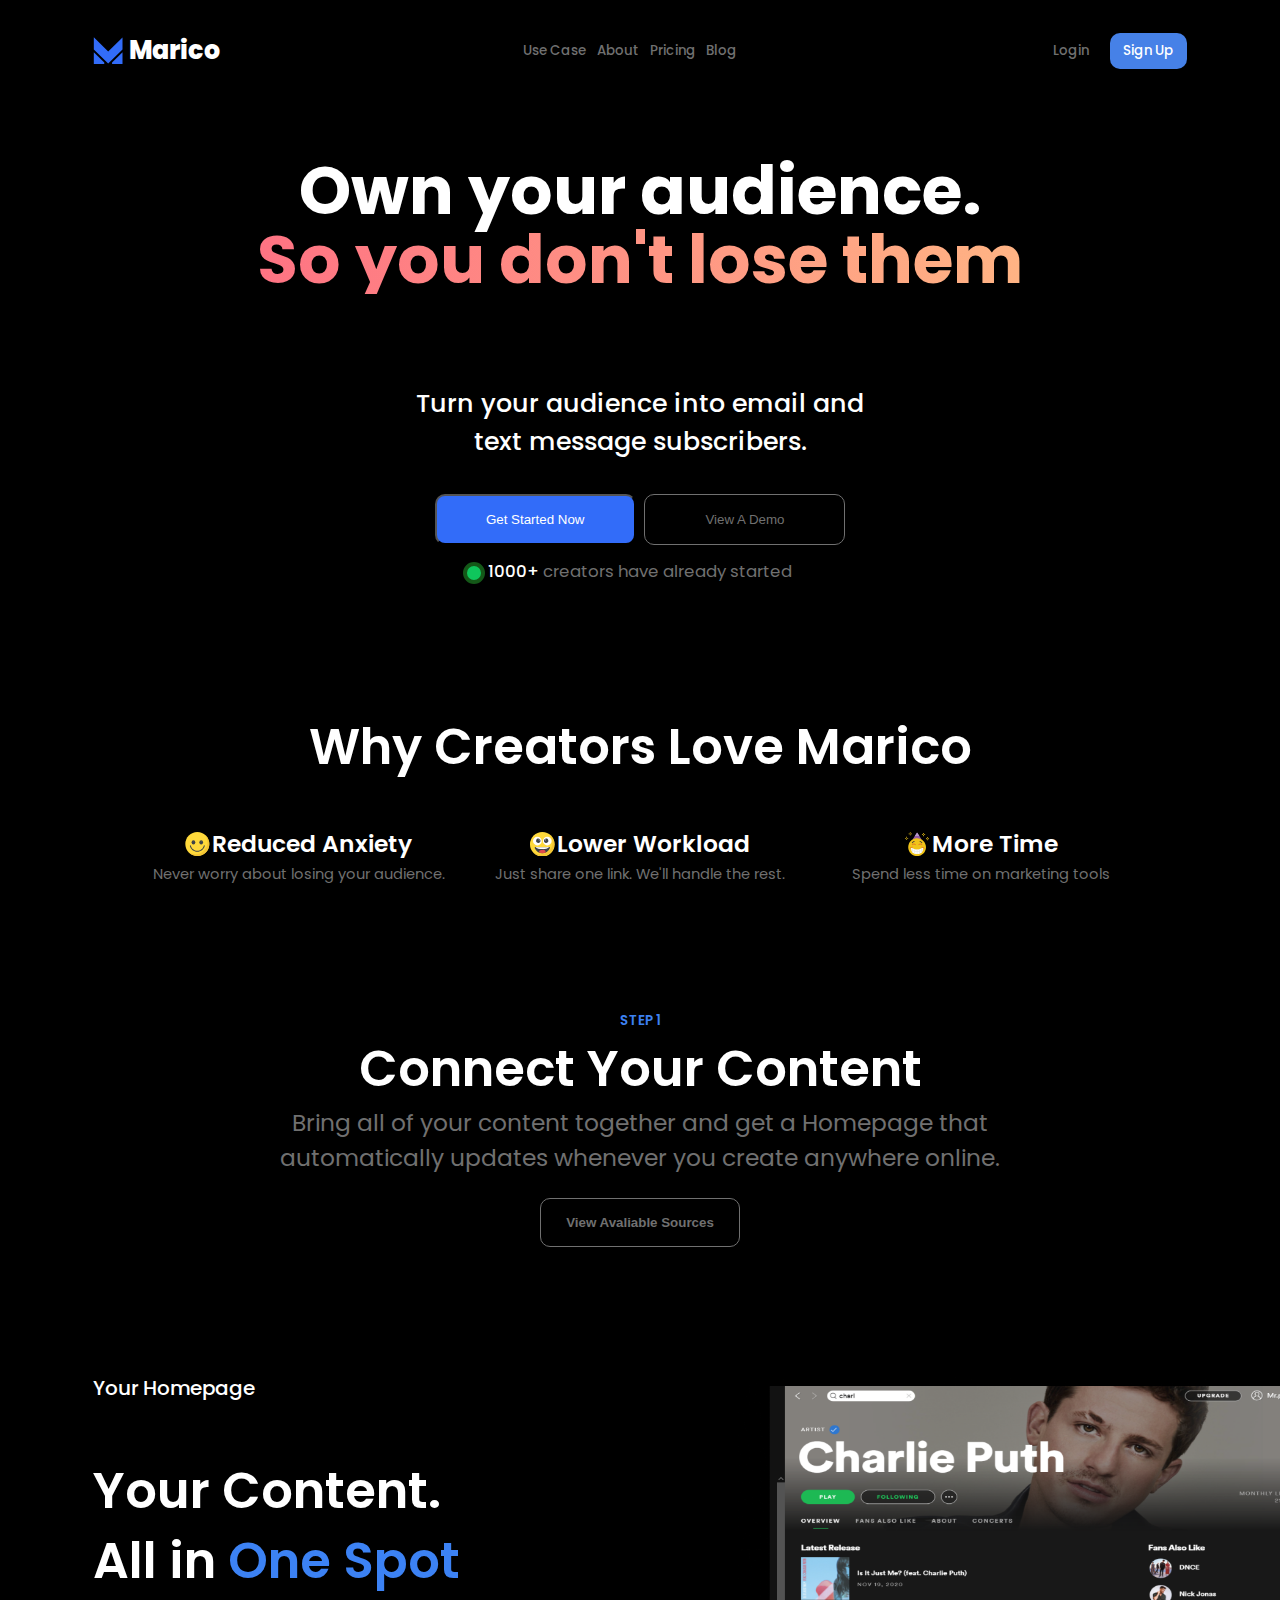
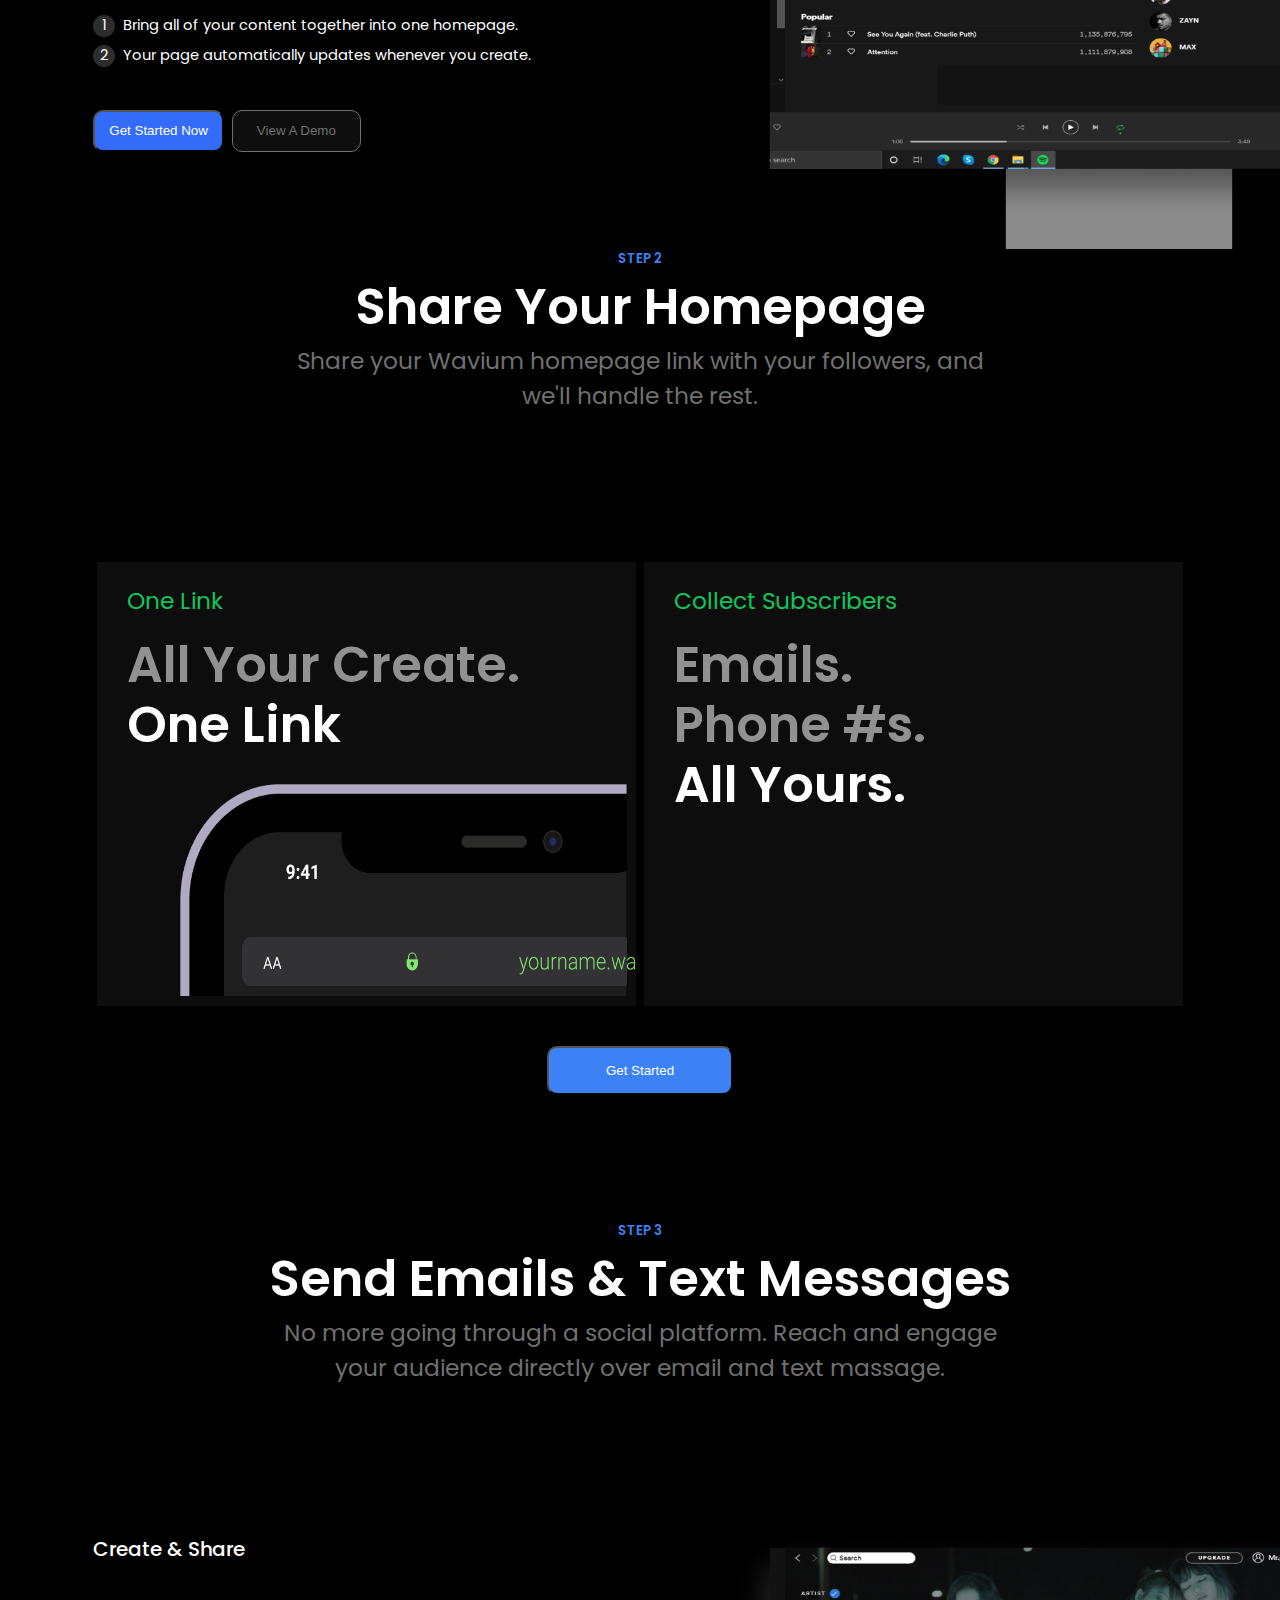
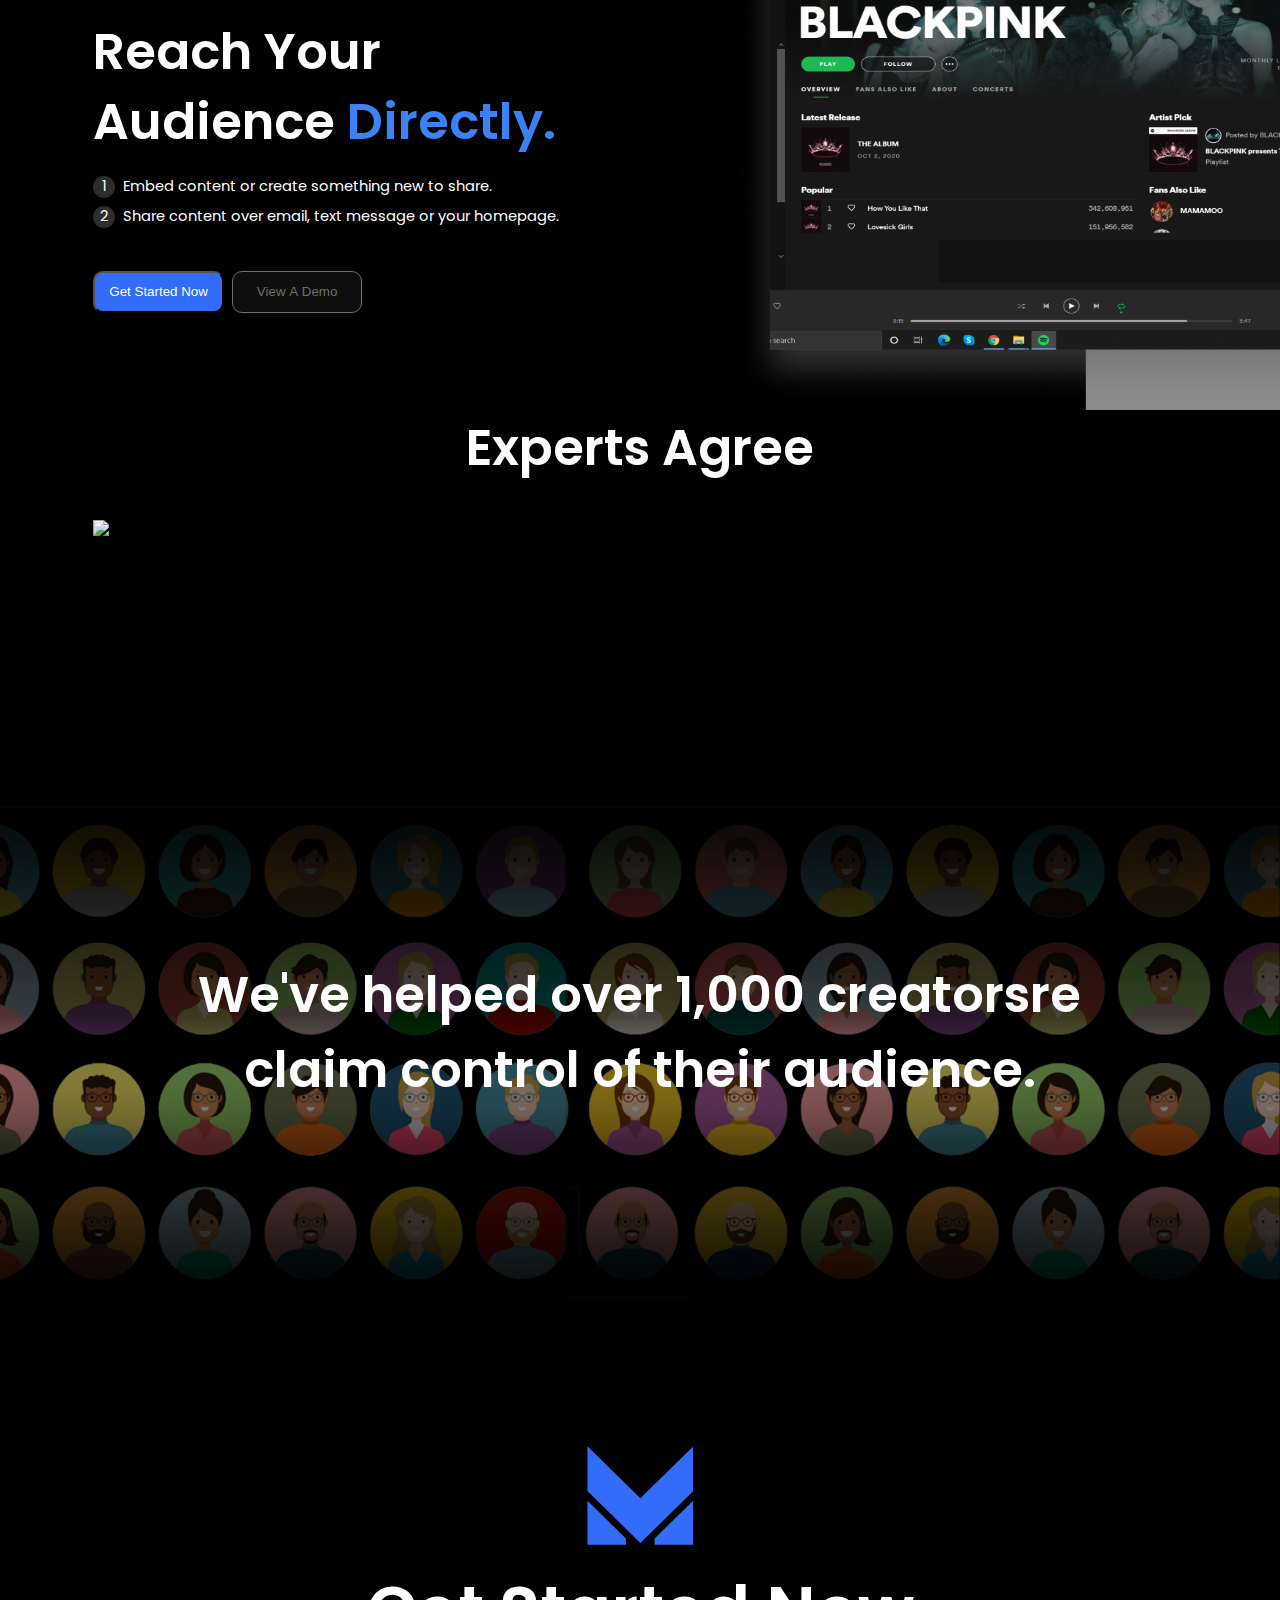
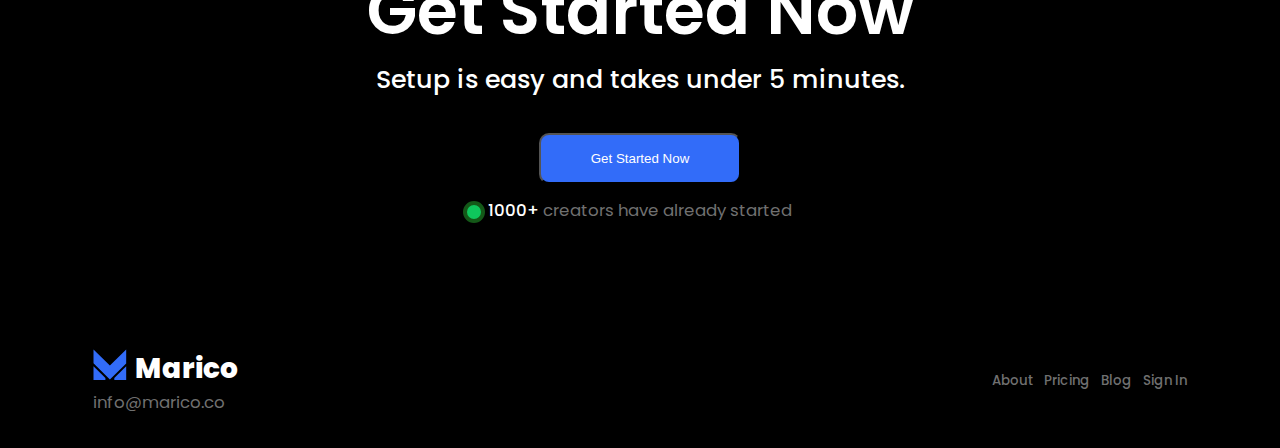
==== index.html @ 1bf6e49c "initial project, add index page and sign up or ligon pages" ====
<!DOCTYPE html>
<html lang="en">
<head>
    <meta charset="UTF-8">
    <meta name="viewport" content="width=device-width, initial-scale=1.0">
    <link rel="icon" href="/favicon.ico" type="image/x-icon">
    <title>Marico</title>
    <link href="css/style.css" type="text/css" data-template-style="true" rel="stylesheet">
    <script async src="main.js"></script>
</head>
<body>
<div class="container-layout">
    <header>
        <a href="/" class="container-logo">
            <div class="container-logo-svg">
                <svg width="46" height="43" viewBox="0 0 46 43" fill="none" xmlns="http://www.w3.org/2000/svg">
                    <path fill-rule="evenodd" clip-rule="evenodd" d="M0.699921 23.848V42.648H17.1239V39.988L0.699921 23.848Z" fill="#326CF9"/>
                    <path fill-rule="evenodd" clip-rule="evenodd" d="M29.3909 42.652H45.8129V23.8521L29.3949 39.993L29.3909 42.652Z" fill="#326CF9"/>
                    <path fill-rule="evenodd" clip-rule="evenodd" d="M45.8149 0.644051L23.3049 22.7711L0.699921 0.550049V19.6701L23.3049 41.8911L45.8109 19.7681L45.8149 0.644051Z" fill="#326CF9"/>
                </svg>
            </div>
            <div class="container-brand">
                <p>
                    Marico
                </p>
            </div>
        </a>
        <div class="container-nav-header">
            <nav>
                <ul class="list-header">
                    <li class="list-header--item">
                        <a href="/usecase">
                            Use Case
                        </a>
                    </li>
                    <li class="list-header--item">
                        <a href="/about">
                            About
                        </a>
                    </li>
                    <li class="list-header--item">
                        <a href="/pricing">
                            Pricing
                        </a>
                    </li>
                    <li class="list-header--item">
                        <a href="/blog">
                            Blog
                        </a>
                    </li>
                </ul>
            </nav>
        </div>
        <div class="container-button">
            <a href="pages/login.html" class="default-button">Login</a>
            <a href="pages/signup.html" class="primary-button">Sign Up</a>
        </div>
    </header>
    <main>
        <h1 class="title">
            Own&nbsp;your&nbsp;audience.
        </h1>
        <h2 class="title">So&nbsp;you&nbsp;don't&nbsp;lose&nbsp;them</h2>
        <div class="container-content">
            <h4 class="subtitle">
                Turn your audience into email and
                <br>
                text message subscribers.
            </h4>
            <div class="container-button">
                <button class="primary-button">Get Started Now</button>
                <button class="default-button">View A Demo</button>
            </div>
            <div class="container-counters">
                <p class="counters-item">
                    <strong>1000+</strong>&nbsp;creators&nbsp;have&nbsp;already&nbsp;started
                </p>
            </div>
        </div>
        <div class="container-content">
            <h3>
                Why&nbsp;Creators&nbsp;Love&nbsp;Marico
            </h3>
            <div class="container-features">
                <div class="container-features-items">
                    <div class="features-items-header">
                        <div class="feature-items-icon">
                            <svg width="37" height="38" viewBox="0 0 37 38" fill="none" xmlns="http://www.w3.org/2000/svg">
                                <circle cx="18.4999" cy="18.5002" r="18.5" fill="#FFD93B"/>
                                <path fill-rule="evenodd" clip-rule="evenodd" d="M18.503 30.3922C13.0954 30.3931 8.37634 26.7255 7.04196 21.4852C6.97006 21.2174 7.04776 20.9315 7.24536 20.7369C7.44296 20.5424 7.72995 20.4691 7.99667 20.5452C8.26337 20.6211 8.4686 20.8347 8.53397 21.1042C9.69363 25.6626 13.7979 28.8534 18.5014 28.8534C23.205 28.8534 27.3093 25.6626 28.469 21.1041C28.5791 20.6975 28.9954 20.4546 29.4037 20.5587C29.8119 20.6628 30.061 21.0754 29.9629 21.4852C28.6296 26.7258 23.9105 30.3936 18.503 30.3922Z" fill="#3E4347"/>
                                <path fill-rule="evenodd" clip-rule="evenodd" d="M36.9999 18.5033C36.9999 26.3439 32.0547 33.3343 24.6593 35.9456C17.2639 38.5568 9.02573 36.2211 4.10132 30.1169C11.4605 36.0486 22.1076 35.4788 28.7917 28.7954C35.4757 22.1122 36.0468 11.4651 30.1159 4.10522C34.4718 7.61511 37.0031 12.9093 36.9999 18.5033Z" fill="#F4C534"/>
                                <ellipse cx="12.5309" cy="15.9252" rx="2.835" ry="3.369" fill="#3E4347"/>
                                <path fill-rule="evenodd" clip-rule="evenodd" d="M13.8079 15.2001C13.5274 15.3618 13.1695 15.2767 12.9919 15.0061C12.8141 14.8754 12.7363 14.6478 12.7969 14.4357C12.8575 14.2235 13.0438 14.0714 13.2638 14.0543C13.4838 14.0372 13.6913 14.1588 13.7839 14.3591C14.0134 14.5889 14.0239 14.9576 13.8079 15.2001Z" fill="#5A5F63"/>
                                <ellipse cx="24.4809" cy="15.9252" rx="2.835" ry="3.369" fill="#3E4347"/>
                                <path fill-rule="evenodd" clip-rule="evenodd" d="M25.7559 15.2001C25.4754 15.3618 25.1175 15.2767 24.9399 15.0061C24.7621 14.8754 24.6843 14.6478 24.7449 14.4357C24.8055 14.2235 24.9918 14.0713 25.2118 14.0543C25.4318 14.0372 25.6393 14.1588 25.7319 14.3591C25.9614 14.5889 25.9719 14.9576 25.7559 15.2001Z" fill="#5A5F63"/>
                            </svg>
                        </div>
                        <p>
                            Reduced Anxiety
                        </p>
                    </div>
                    <div class="features-items-text">
                        <p>
                            Never worry about losing your audience.
                        </p>
                    </div>
                </div>
                <div class="container-features-items">
                    <div class="features-items-header">
                        <div class="feature-items-icon">
                            <svg width="32" height="32" viewBox="0 0 32 32" fill="none" xmlns="http://www.w3.org/2000/svg">
                                <circle cx="16" cy="16.0002" r="16" fill="#FFD93B"/>
                                <path fill-rule="evenodd" clip-rule="evenodd" d="M25.7928 20.9852C24.141 24.9316 20.2811 27.5004 16.0028 27.5004C11.7246 27.5004 7.86469 24.9316 6.21283 20.9852C6.05688 20.6265 6.09863 20.2124 6.32312 19.8921C6.54755 19.5717 6.92242 19.3911 7.31281 19.4152C13.097 19.7821 18.8986 19.7821 24.6827 19.4152C25.0733 19.392 25.4482 19.5721 25.6741 19.8916C25.9 20.2111 25.9449 20.6246 25.7928 20.9852Z" fill="#3E4347"/>
                                <path fill-rule="evenodd" clip-rule="evenodd" d="M31.5729 16.0002C31.5761 22.6046 27.4122 28.4933 21.1838 30.692C14.9553 32.8907 8.0174 30.9211 3.87329 25.7777C10.0688 30.7758 19.0361 30.2974 24.6646 24.6686C30.2932 19.0398 30.7712 10.0725 25.7729 3.8772C29.4421 6.83154 31.5749 11.2894 31.5729 16.0002H31.5729Z" fill="#F4C534"/>
                                <ellipse cx="9.58005" cy="11.7132" rx="5.655" ry="5.66" fill="white"/>
                                <path fill-rule="evenodd" clip-rule="evenodd" d="M13.629 11.3541C13.6311 12.514 12.9336 13.561 11.8622 14.006C10.7908 14.4509 9.55688 14.2061 8.73657 13.3859C7.9162 12.5656 7.67126 11.3317 8.11609 10.2601C8.56091 9.18872 9.60779 8.49121 10.7679 8.49316C11.5271 8.49182 12.2556 8.79272 12.7925 9.32959C13.3293 9.86646 13.6303 10.595 13.629 11.3541Z" fill="#3E4347"/>
                                <path fill-rule="evenodd" clip-rule="evenodd" d="M12.4128 10.8103C12.2179 11.0104 11.8129 10.9174 11.5079 10.6104C11.2029 10.3033 11.1079 9.91028 11.3079 9.70532C11.5079 9.50037 11.9079 9.60535 12.2129 9.90527C12.5179 10.2053 12.6169 10.6154 12.4128 10.8103Z" fill="white"/>
                                <ellipse cx="22.4201" cy="11.7132" rx="5.655" ry="5.66" fill="white"/>
                                <path fill-rule="evenodd" clip-rule="evenodd" d="M18.0911 11.3541C18.089 12.514 18.7864 13.561 19.8578 14.006C20.9292 14.4509 22.1631 14.2061 22.9835 13.3859C23.8038 12.5656 24.0488 11.3317 23.604 10.2601C23.1591 9.18872 22.1123 8.49121 20.9521 8.49316C20.193 8.49182 19.4645 8.79272 18.9276 9.32959C18.3907 9.86646 18.0897 10.595 18.0911 11.3541Z" fill="#3E4347"/>
                                <path fill-rule="evenodd" clip-rule="evenodd" d="M19.3071 10.8103C19.5021 11.0104 19.907 10.9174 20.2121 10.6104C20.517 10.3033 20.6121 9.91028 20.412 9.70532C20.2121 9.50037 19.8121 9.60535 19.5071 9.90527C19.2021 10.2053 19.0991 10.6154 19.3071 10.8103Z" fill="white"/>
                                <path fill-rule="evenodd" clip-rule="evenodd" d="M7.31305 19.4161C7.24603 19.4149 7.17914 19.42 7.11304 19.4312C8.92004 21.8782 12.2131 22.0132 15.996 22.0132C19.7791 22.0132 23.0721 21.8782 24.8791 19.4312C24.813 19.4203 24.746 19.4152 24.6791 19.4161C18.8961 19.7828 13.0958 19.7828 7.31287 19.4161H7.31305Z" fill="white"/>
                                <path fill-rule="evenodd" clip-rule="evenodd" d="M15.998 27.5012C17.5624 27.5027 19.1077 27.1567 20.522 26.4883C20.4661 25.3923 20.0116 24.3545 19.2441 23.5703C18.6375 22.9619 17.7358 22.7555 16.925 23.0393C16.1608 23.3049 15.3572 23.4402 14.548 23.4392C13.0789 23.448 11.8216 24.4957 11.548 25.9392C11.5191 26.1243 11.5021 26.3109 11.4971 26.4982C12.9052 27.1598 14.4422 27.5023 15.998 27.5012Z" fill="#E24B4B"/>
                            </svg>
                        </div>
                        <p>
                            Lower Workload
                        </p>
                    </div>
                    <div class="features-items-text">
                        <p>
                            Just share one link. We'll handle the rest.
                        </p>
                    </div>
                </div>
                <div class="container-features-items">
                    <div class="features-items-header">
                        <div class="feature-items-icon">
                            <svg width="44" height="43" viewBox="0 0 44 43" fill="none" xmlns="http://www.w3.org/2000/svg">
                                <path fill-rule="evenodd" clip-rule="evenodd" d="M13.5742 12.9863L21.0062 1.06628C21.1288 0.850342 21.3579 0.717041 21.6062 0.717041C21.8545 0.717041 22.0836 0.850342 22.2062 1.06628L29.6332 12.9863H13.5742Z" fill="#955BA5"/>
                                <path fill-rule="evenodd" clip-rule="evenodd" d="M9.36108 2.16125C8.96338 2.16125 8.64111 1.83887 8.64111 1.44128V0.720215C8.64111 0.322632 8.96338 0.000244141 9.36108 0.000244141C9.75867 0.000244141 10.0811 0.322632 10.0811 0.720215V1.44019C10.0813 1.63135 10.0056 1.8147 9.87061 1.94995C9.73547 2.0852 9.55225 2.16125 9.36108 2.16125Z" fill="#F0C419"/>
                                <path fill-rule="evenodd" clip-rule="evenodd" d="M9.36108 5.76111C8.96338 5.76111 8.64111 5.43872 8.64111 5.04114V4.32104C8.64111 3.92346 8.96338 3.60107 9.36108 3.60107C9.75867 3.60107 10.0811 3.92346 10.0811 4.32104V5.04114C10.0811 5.43872 9.75867 5.76111 9.36108 5.76111Z" fill="#F0C419"/>
                                <path fill-rule="evenodd" clip-rule="evenodd" d="M7.9209 3.60107H7.20093C6.80334 3.60107 6.48096 3.27869 6.48096 2.8811C6.48096 2.4834 6.80334 2.16113 7.20093 2.16113H7.9209C8.3186 2.16113 8.64099 2.4834 8.64099 2.8811C8.64099 3.27869 8.3186 3.60107 7.9209 3.60107Z" fill="#F0C419"/>
                                <path fill-rule="evenodd" clip-rule="evenodd" d="M11.5221 3.60107H10.8021C10.4044 3.60107 10.082 3.27869 10.082 2.8811C10.082 2.4834 10.4044 2.16113 10.8021 2.16113H11.5221C11.9197 2.16113 12.2421 2.4834 12.2421 2.8811C12.2421 3.27869 11.9197 3.60107 11.5221 3.60107Z" fill="#F0C419"/>
                                <path fill-rule="evenodd" clip-rule="evenodd" d="M2.88 10.0812C2.4823 10.0812 2.15991 9.75879 2.15991 9.36121V8.64124C2.15991 8.24353 2.4823 7.92114 2.88 7.92114C3.27759 7.92114 3.59998 8.24353 3.59998 8.64124V9.36121C3.59998 9.75879 3.27759 10.0812 2.88 10.0812Z" fill="#F0C419"/>
                                <path fill-rule="evenodd" clip-rule="evenodd" d="M2.88 13.6873C2.4823 13.6873 2.15991 13.365 2.15991 12.9673V12.2473C2.15991 11.8496 2.4823 11.5273 2.88 11.5273C3.27759 11.5273 3.59998 11.8496 3.59998 12.2473V12.9673C3.59998 13.365 3.27759 13.6873 2.88 13.6873Z" fill="#F0C419"/>
                                <path fill-rule="evenodd" clip-rule="evenodd" d="M1.43994 11.5221H0.719971C0.322021 11.5221 -0.000488281 11.1995 -0.000488281 10.8015C-0.000488281 10.4037 0.322021 10.0811 0.719971 10.0811H1.43994C1.83789 10.0811 2.16052 10.4037 2.16052 10.8015C2.16052 11.1995 1.83789 11.5221 1.43994 11.5221Z" fill="#F0C419"/>
                                <path fill-rule="evenodd" clip-rule="evenodd" d="M5.04114 11.5221H4.32117C3.92322 11.5221 3.60059 11.1995 3.60059 10.8015C3.60059 10.4037 3.92322 10.0811 4.32117 10.0811H5.04114C5.43909 10.0811 5.7616 10.4037 5.7616 10.8015C5.7616 11.1995 5.43909 11.5221 5.04114 11.5221Z" fill="#F0C419"/>
                                <path fill-rule="evenodd" clip-rule="evenodd" d="M33.125 3.60144C32.7273 3.60144 32.405 3.27905 32.405 2.88135V2.16138C32.405 1.76379 32.7274 1.44141 33.125 1.44141C33.5227 1.44141 33.845 1.76379 33.845 2.16138V2.88135C33.8451 3.27905 33.5227 3.60144 33.125 3.60144Z" fill="#F0C419"/>
                                <path fill-rule="evenodd" clip-rule="evenodd" d="M33.125 7.20129C32.7273 7.20129 32.405 6.87891 32.405 6.4812V5.76123C32.405 5.36365 32.7274 5.04126 33.125 5.04126C33.5227 5.04126 33.845 5.36365 33.845 5.76123V6.4812C33.8451 6.87891 33.5227 7.20129 33.125 7.20129Z" fill="#F0C419"/>
                                <path fill-rule="evenodd" clip-rule="evenodd" d="M31.6849 5.04114H30.965C30.7075 5.0415 30.4695 4.9043 30.3406 4.6814C30.2117 4.4585 30.2118 4.18372 30.3406 3.96082C30.4695 3.73792 30.7075 3.60071 30.965 3.60107H31.6849C31.9424 3.60071 32.1804 3.73792 32.3093 3.96082C32.4381 4.18372 32.4381 4.4585 32.3093 4.6814C32.1804 4.9043 31.9424 5.0415 31.6848 5.04114H31.6849Z" fill="#F0C419"/>
                                <path fill-rule="evenodd" clip-rule="evenodd" d="M35.286 5.04114H34.5659C34.3086 5.0415 34.0704 4.9043 33.9417 4.6814C33.8127 4.4585 33.8127 4.18372 33.9417 3.96082C34.0706 3.73792 34.3086 3.60071 34.566 3.60107H35.286C35.5435 3.60071 35.7815 3.73792 35.9104 3.96082C36.0392 4.18372 36.0392 4.4585 35.9103 4.6814C35.7815 4.9043 35.5435 5.0415 35.2859 5.04114H35.286Z" fill="#F0C419"/>
                                <path fill-rule="evenodd" clip-rule="evenodd" d="M40.3259 10.8022C39.9283 10.8022 39.606 10.48 39.606 10.0823V9.3623C39.606 8.9646 39.9283 8.64233 40.3259 8.64233C40.7236 8.64233 41.046 8.9646 41.046 9.3623V10.0823C41.046 10.48 40.7236 10.8022 40.3259 10.8022Z" fill="#F0C419"/>
                                <path fill-rule="evenodd" clip-rule="evenodd" d="M40.3259 14.4032C39.9283 14.4032 39.606 14.0808 39.606 13.6831V12.9631C39.606 12.5656 39.9283 12.2432 40.3259 12.2432C40.7236 12.2432 41.046 12.5656 41.046 12.9631V13.6831C41.046 14.0808 40.7236 14.4032 40.3259 14.4032Z" fill="#F0C419"/>
                                <path fill-rule="evenodd" clip-rule="evenodd" d="M38.886 12.2422H38.166C37.7683 12.2422 37.446 11.9199 37.446 11.5222C37.446 11.1246 37.7683 10.8022 38.166 10.8022H38.886C39.2837 10.8022 39.606 11.1246 39.606 11.5222C39.606 11.9199 39.2837 12.2422 38.886 12.2422Z" fill="#F0C419"/>
                                <path fill-rule="evenodd" clip-rule="evenodd" d="M42.4869 12.2422H41.7668C41.3693 12.2422 41.0469 11.9199 41.0469 11.5222C41.0469 11.1246 41.3693 10.8022 41.7668 10.8022H42.4869C42.8845 10.8022 43.2069 11.1246 43.2069 11.5222C43.2069 11.9199 42.8845 12.2422 42.4869 12.2422Z" fill="#F0C419"/>
                                <path fill-rule="evenodd" clip-rule="evenodd" d="M37.446 26.6453C37.446 33.0532 33.5858 38.8302 27.6656 41.2823C21.7454 43.7345 14.9309 42.3789 10.3999 37.8475C5.8689 33.3163 4.51379 26.5018 6.96631 20.5817C9.41882 14.6616 15.196 10.8019 21.604 10.8022C25.8057 10.8022 29.8353 12.4714 32.8063 15.4426C35.7773 18.4138 37.4463 22.4435 37.446 26.6453Z" fill="#F0C419"/>
                                <path fill-rule="evenodd" clip-rule="evenodd" d="M18.7229 23.0443C18.5057 23.0446 18.2999 22.9469 18.1628 22.7783C17.62 22.04 16.7583 21.6041 15.8419 21.6041C14.9255 21.6041 14.0637 22.04 13.5209 22.7783C13.2706 23.0874 12.8173 23.1353 12.5081 22.8851C12.1989 22.635 12.1509 22.1816 12.4009 21.8723C13.2177 20.7959 14.4911 20.1636 15.8424 20.1636C17.1936 20.1636 18.467 20.7959 19.2838 21.8723C19.458 22.0883 19.4926 22.385 19.3728 22.6353C19.2531 22.8854 19.0002 23.0446 18.7229 23.0443Z" fill="#E57E25"/>
                                <path fill-rule="evenodd" clip-rule="evenodd" d="M12.9618 19.4432C12.7306 19.4431 12.5134 19.332 12.3782 19.1444C12.2429 18.9569 12.2059 18.7157 12.2789 18.4962C12.9802 16.7767 14.71 15.7053 16.5619 15.8433C16.9595 15.8433 17.2819 16.1656 17.2819 16.5632C17.2819 16.9609 16.9595 17.2832 16.5619 17.2832C15.3325 17.1577 14.1595 17.8282 13.6439 18.9513C13.5459 19.2448 13.2712 19.4429 12.9618 19.4432Z" fill="#2C2F38"/>
                                <path fill-rule="evenodd" clip-rule="evenodd" d="M30.2449 23.0442C30.0265 23.0444 29.8197 22.9456 29.6829 22.7753C29.1399 22.0377 28.2787 21.6024 27.3629 21.6024C26.4471 21.6024 25.5858 22.0377 25.0428 22.7753C24.7926 23.0844 24.3392 23.1321 24.03 22.882C23.7208 22.6318 23.6729 22.1785 23.9229 21.8693C24.7396 20.7927 26.0131 20.1604 27.3644 20.1604C28.7157 20.1604 29.9891 20.7927 30.8059 21.8693C30.98 22.0852 31.0146 22.3818 30.8949 22.6321C30.775 22.8823 30.5222 23.0415 30.2449 23.0413V23.0442Z" fill="#E57E25"/>
                                <path fill-rule="evenodd" clip-rule="evenodd" d="M30.2439 19.4432C29.9362 19.4431 29.6625 19.2474 29.5629 18.9563C29.0463 17.8331 27.8743 17.161 26.6439 17.2822C26.2462 17.2822 25.9238 16.96 25.9238 16.5623C25.9238 16.1647 26.2462 15.8423 26.6439 15.8423C28.4957 15.7043 30.2255 16.7758 30.9269 18.4952C30.9998 18.7147 30.9628 18.9558 30.8275 19.1434C30.6923 19.3311 30.4751 19.4421 30.2438 19.4423L30.2439 19.4432Z" fill="#2C2F38"/>
                                <path fill-rule="evenodd" clip-rule="evenodd" d="M32.4019 28.4592C32.4019 28.9592 32.3949 29.4463 32.3519 29.9423C32.3159 30.5056 32.2438 31.0662 32.1359 31.6202C32.1296 31.6758 32.12 31.731 32.1068 31.7853C31.835 33.1599 31.1897 34.4331 30.2418 35.4653C29.8615 35.9021 29.4342 36.2958 28.9679 36.6393C28.2554 37.1831 27.473 37.6288 26.6418 37.9644C26.5189 38.0143 26.3899 38.0643 26.2599 38.1083C25.9209 38.2303 25.5829 38.3313 25.2368 38.4253C24.2834 38.6758 23.3058 38.823 22.3209 38.8643C22.0758 38.8783 21.8379 38.8862 21.6008 38.8862C21.3639 38.8862 21.1259 38.8793 20.8809 38.8643C19.8959 38.823 18.9183 38.6758 17.9648 38.4253C17.6199 38.3313 17.2809 38.2313 16.9419 38.1083C16.8119 38.0643 16.6829 38.0143 16.5598 37.9644C15.7286 37.6288 14.9464 37.1831 14.2339 36.6393C13.7675 36.2958 13.3402 35.9021 12.9598 35.4653C12.0121 34.4331 11.3668 33.1599 11.0948 31.7853C11.0817 31.731 11.072 31.6758 11.0658 31.6202C10.958 31.0662 10.8859 30.5056 10.8499 29.9423C10.8069 29.4423 10.7998 28.9553 10.7998 28.4592C10.8069 28.2502 10.8069 28.0413 10.8219 27.8323C10.8219 27.6882 10.8289 27.5322 10.8429 27.3933C10.8685 27.2651 10.8805 27.1348 10.8788 27.0042C10.8788 27.0043 11.1309 27.1982 11.5789 27.5043H11.5858C11.9458 27.7493 12.4429 28.0582 13.0548 28.3972C13.4548 28.6272 13.9119 28.8652 14.4019 29.0973C15.1172 29.4353 15.8518 29.7312 16.6018 29.9833C17.0558 30.1343 17.5238 30.2712 18.0018 30.3833C18.9458 30.6166 19.9104 30.7566 20.8818 30.8013C21.0688 30.8082 21.2559 30.8152 21.4508 30.8152H21.7509C21.9448 30.8152 22.1328 30.8082 22.3198 30.8013C23.2911 30.7566 24.2559 30.6166 25.1998 30.3833C25.6818 30.2683 26.1498 30.1312 26.5999 29.9833C27.3499 29.7312 28.0845 29.4353 28.7998 29.0973C29.2898 28.8672 29.7428 28.6293 30.1469 28.3972C30.7588 28.0582 31.2628 27.7422 31.6228 27.4973C32.0768 27.1973 32.3229 26.9973 32.3229 26.9973C32.3212 27.1278 32.3333 27.2582 32.3588 27.3862C32.3738 27.5303 32.3798 27.6863 32.3798 27.8252C32.3948 28.0343 32.3948 28.2433 32.4019 28.4523V28.4592Z" fill="white"/>
                                <path fill-rule="evenodd" clip-rule="evenodd" d="M32.355 29.9423C32.319 30.5056 32.2468 31.0662 32.139 31.6202C31.5302 32.0421 30.8978 32.4291 30.245 32.7793C29.813 33.0173 29.3311 33.2543 28.8051 33.4923C28.1023 33.8136 27.3811 34.0924 26.645 34.3273C26.184 34.4783 25.702 34.6152 25.205 34.7273C24.259 34.9474 23.2952 35.0813 22.325 35.1272C22.1379 35.1272 21.951 35.1343 21.756 35.1343H21.4561C21.262 35.1343 21.074 35.1272 20.887 35.1272C19.9169 35.0813 18.9529 34.9474 18.0071 34.7273C17.507 34.6123 17.028 34.4752 16.567 34.3273C15.8309 34.0924 15.1096 33.8136 14.407 33.4923C13.881 33.2543 13.3989 33.0173 12.967 32.7793C12.3142 32.4291 11.6819 32.0421 11.073 31.6204C10.9651 31.0662 10.8929 30.5056 10.8569 29.9423C11.0436 29.9158 11.233 29.9651 11.3829 30.0792C11.8901 30.46 12.4191 30.8109 12.9669 31.1302C13.377 31.3752 13.86 31.6412 14.407 31.9082C15.1084 32.2531 15.8297 32.5559 16.567 32.8153C17.028 32.9742 17.51 33.1252 18.007 33.2473C18.9495 33.4917 19.9146 33.6389 20.887 33.6863C21.074 33.6932 21.261 33.7003 21.4561 33.7003H21.756C21.95 33.7003 22.1379 33.6934 22.325 33.6863C23.2975 33.6389 24.2626 33.4917 25.205 33.2473C25.705 33.1252 26.184 32.9733 26.645 32.8153C27.3823 32.5559 28.1035 32.2529 28.8051 31.9082C29.353 31.6412 29.835 31.3752 30.245 31.1302C30.793 30.8109 31.3218 30.46 31.829 30.0792C31.979 29.9651 32.1685 29.9158 32.355 29.9423Z" fill="#E6E7E8"/>
                                <path fill-rule="evenodd" clip-rule="evenodd" d="M22.3229 30.8062V38.8643C22.0779 38.8793 21.8398 38.8862 21.6029 38.8862C21.3658 38.8862 21.1278 38.8793 20.8828 38.8643V30.8062C21.0698 30.8132 21.2578 30.8202 21.4518 30.8202H21.7518C21.9489 30.8213 22.1359 30.8132 22.3229 30.8062Z" fill="#E6E7E8"/>
                                <path fill-rule="evenodd" clip-rule="evenodd" d="M18.0029 30.3892V38.2241C18.0055 38.2927 17.9933 38.3608 17.967 38.4242C17.6219 38.3302 17.283 38.2302 16.944 38.1072C16.814 38.0642 16.6851 38.0132 16.562 37.9631V30.1932C16.563 30.1221 16.5752 30.0515 16.598 29.9841C17.052 30.1372 17.521 30.2742 18.0029 30.3892Z" fill="#E6E7E8"/>
                                <path fill-rule="evenodd" clip-rule="evenodd" d="M14.4021 29.1003V36.1864C14.4045 36.3529 14.3453 36.5145 14.2361 36.6403C13.7697 36.2969 13.3424 35.9032 12.962 35.4664V28.7473C12.9596 28.6254 12.9922 28.5052 13.056 28.4014C13.4561 28.6313 13.9131 28.8693 14.4031 29.1013L14.4021 29.1003Z" fill="#E6E7E8"/>
                                <path fill-rule="evenodd" clip-rule="evenodd" d="M30.2449 28.7472V35.4652C29.8645 35.902 29.4373 36.2957 28.9708 36.6392C28.8616 36.5134 28.8025 36.3518 28.8048 36.1853L28.8049 29.0992C29.2949 28.8691 29.7479 28.6312 30.1519 28.3992C30.2157 28.5032 30.2484 28.6233 30.2458 28.7452L30.2449 28.7472Z" fill="#E6E7E8"/>
                                <path fill-rule="evenodd" clip-rule="evenodd" d="M26.641 30.1942V37.9642C26.5181 38.0142 26.389 38.0642 26.259 38.1082C25.92 38.2302 25.582 38.3312 25.2361 38.4252C25.2098 38.3618 25.1975 38.2937 25.2 38.2252V30.3901C25.682 30.2751 26.15 30.1382 26.6 29.9902C26.6228 30.0576 26.635 30.1282 26.636 30.1992L26.641 30.1942Z" fill="#E6E7E8"/>
                                <path fill-rule="evenodd" clip-rule="evenodd" d="M8.99805 29.2502C8.76099 29.2502 8.53931 29.1331 8.40601 28.937C8.27271 28.741 8.245 28.4917 8.33203 28.2712C8.42004 28.0553 9.30505 26.1343 13.2321 25.6663C13.627 25.6194 13.9851 25.9014 14.032 26.2963C14.079 26.6912 13.7969 27.0493 13.402 27.0963C10.3311 27.4633 9.66309 28.8153 9.65796 28.8282C9.53735 29.0841 9.28088 29.2482 8.99805 29.2504V29.2502Z" fill="#E57E25"/>
                                <path fill-rule="evenodd" clip-rule="evenodd" d="M34.205 29.2653C33.9182 29.2656 33.6587 29.0959 33.5439 28.8333C33.517 28.7803 32.824 27.4652 29.799 27.1052C29.4041 27.0583 29.1221 26.7001 29.1689 26.3052C29.2159 25.9104 29.5741 25.6283 29.969 25.6753C33.8989 26.1443 34.7839 28.0632 34.869 28.2803C34.9587 28.5022 34.9324 28.7544 34.7983 28.9529C34.6644 29.1515 34.4404 29.2704 34.2009 29.2703L34.205 29.2653Z" fill="#E57E25"/>
                                <path fill-rule="evenodd" clip-rule="evenodd" d="M25.9601 7.09326C23.113 6.2771 20.0941 6.2771 17.2471 7.09326L21.0061 1.06531C21.1287 0.849365 21.3578 0.716064 21.6061 0.716064C21.8544 0.716064 22.0835 0.849365 22.2061 1.06531L25.9601 7.09326Z" fill="#B49ACA"/>
                            </svg>

                        </div>
                        <p>
                            More Time
                        </p>
                    </div>
                    <div class="features-items-text">
                        <p>
                            Spend less time on marketing tools
                        </p>
                    </div>
                </div>
            </div>
        </div>
        <div class="container-content">
            <p class="subtitle-item-text">
                STEP&nbsp;1
            </p>
            <h3 class="title-step-text">
                Connect&nbsp;Your&nbsp;Content
            </h3>
            <p class="text-content">
                Bring all of your content together and get a Homepage that
                <br>
                automatically updates whenever you create anywhere online.
            </p>
            <button class="button-step">
                View Avaliable Sources
            </button>
        </div>
        <aside>
            <div class="info-text-content">
                <p class="subTitle">
                    Your&nbsp;Homepage
                </p>
                <div class="aside-container-title">
                    <p>Your Content.</p>
                    <p>All in <span>One Spot</span></p>
                </div>
                <ul class="option-list">
                   <li>
                       Bring all of your content together into one homepage.
                   </li>
                    <li>Your page automatically updates whenever you create.</li>
                </ul>
                <div class="container-button">
                    <button class="primary-button">
                        Get Started Now
                    </button>
                    <button class="default-button">
                        View A Demo
                    </button>
                </div>
            </div>
            <div class="container-img">
                <img loading="lazy" src="assets/Screen.png" alt="Your HomePage">
            </div>
        </aside>
        <div class="container-content">
            <p class="subtitle-item-text">
                STEP&nbsp;2
            </p>
            <h3 class="title-step-text">
                Share Your Homepage
            </h3>
            <p class="text-content">
                Share your Wavium homepage link with your followers, and
                <br>
                we'll handle the rest.
            </p>
        </div>
        <aside class="container-info-step2">
            <section>
                <span class="subTitle">One Link</span>
                <p class="title">
                    All Your Create.
                    <br>
                    <span>One Link</span>
                </p>
                <div>
                    <img class="section-image-phone" src="assets/Mobile.png" alt="iphone">
                </div>
            </section>
            <section>
                <span class="subTitle">Collect Subscribers</span>
                <p class="title">
                    Emails. <br>
                    Phone #s. <br>
                    <span>All Yours.</span>
                </p>

            </section>
            <div class="container-button">
                <button class="primary-button">Get Started</button>
            </div>
        </aside>
        <div class="container-content">
            <p class="subtitle-item-text">
                STEP&nbsp;3
            </p>
            <h3 class="title-step-text">
                Send Emails & Text Messages
            </h3>
            <p class="text-content">
                No more going through a social platform. Reach and engage
                <br>
                your audience directly over email and text massage.
            </p>
        </div>
        <aside>
            <div class="info-text-content">
                <p class="subTitle">
                    Create&nbsp;&&nbsp;Share
                </p>
                <div class="aside-container-title">
                    <p>Reach&nbsp;Your</p>
                    <p>Audience&nbsp;<span>Directly.</span></p>
                </div>
                <ul class="option-list">
                    <li>
                        Embed content or create something new to share.
                    </li>
                    <li>
                        Share content over email, text message or your homepage.
                    </li>
                </ul>
                <div class="container-button">
                    <button class="primary-button">
                        Get&nbsp;Started&nbsp;Now
                    </button>
                    <button class="default-button">
                        View&nbsp;A&nbsp;Demo
                    </button>
                </div>
            </div>
            <div class="container-img">
                <img loading="lazy" src="assets/ScreenBlackPink.png" alt="Your HomePage">
            </div>
        </aside>
        <div class="container-content">
            <h3 class="title-step-text">
                Experts&nbsp;Agree
            </h3>
            <div class="container-img-preview">
                <img src="assets/image (1).png" alt="chat screen">
            </div>
        </div>
        <div class="container-content container-avatar">
            <h3>
                We've helped over 1,000 creatorsre
                <br>
                claim control of their audience.
            </h3>
        </div>
        <div class="container-content">
            <div class="container-logo">
                <svg width="46" height="43" viewBox="0 0 46 43" fill="none" xmlns="http://www.w3.org/2000/svg">
                    <path fill-rule="evenodd" clip-rule="evenodd" d="M0.699921 23.848V42.648H17.1239V39.988L0.699921 23.848Z" fill="#326CF9"/>
                    <path fill-rule="evenodd" clip-rule="evenodd" d="M29.3909 42.652H45.8129V23.8521L29.3949 39.993L29.3909 42.652Z" fill="#326CF9"/>
                    <path fill-rule="evenodd" clip-rule="evenodd" d="M45.8149 0.644051L23.3049 22.7711L0.699921 0.550049V19.6701L23.3049 41.8911L45.8109 19.7681L45.8149 0.644051Z" fill="#326CF9"/>
                </svg>
            </div>
            <h3 class="title">
                Get Started Now
            </h3>
            <h4>
                Setup is easy and takes under 5 minutes.
            </h4>
            <div class="container-button">
                <button class="primary-button">Get Started Now</button>
            </div>
            <div class="container-counters">
                <p class="counters-item">
                    <strong>1000+</strong>&nbsp;creators&nbsp;have&nbsp;already&nbsp;started
                </p>
            </div>
        </div>
    </main>
    <footer>
        <div class="container-footer-brand">
            <div class="container-logo-title">
                <div class="container-logo">
                    <svg width="46" height="43" viewBox="0 0 46 43" fill="none" xmlns="http://www.w3.org/2000/svg">
                        <path fill-rule="evenodd" clip-rule="evenodd" d="M0.699921 23.848V42.648H17.1239V39.988L0.699921 23.848Z" fill="#326CF9"/>
                        <path fill-rule="evenodd" clip-rule="evenodd" d="M29.3909 42.652H45.8129V23.8521L29.3949 39.993L29.3909 42.652Z" fill="#326CF9"/>
                        <path fill-rule="evenodd" clip-rule="evenodd" d="M45.8149 0.644051L23.3049 22.7711L0.699921 0.550049V19.6701L23.3049 41.8911L45.8109 19.7681L45.8149 0.644051Z" fill="#326CF9"/>
                    </svg>
                </div>
                <div class="container-title">
                    <span>Marico</span>
                </div>
            </div>
            <div class="container-mail">
                <a href="mailto:info@marico.co">
                    info@marico.co
                </a>
            </div>
        </div>
        <div class="container-nav-footer">
            <nav>
                <ul class="list-header">
                    <li class="list-header--item">
                        <a href="/about">
                            About
                        </a>
                    </li>
                    <li class="list-header--item">
                        <a href="/pricing">
                            Pricing
                        </a>
                    </li>
                    <li class="list-header--item">
                        <a href="/blog">
                            Blog
                        </a>
                    </li>
                    <li class="list-header--item">
                        <a href="/signin">
                            Sign In
                        </a>
                    </li>
                </ul>
            </nav>
        </div>
    </footer>
</div>
</body>
</html>
---- css/style.css ----
@import url("https://fonts.googleapis.com/css2?family=Poppins:wght@100;200;300;400;500;600;700;800;900&family=Ubuntu:wght@300;400&display=swap");
@import 'header.css';
@import 'footer.css';
:root {
  --text-size-sxx: 16rem;
  --text-size-sx: 20rem;
  --text-size-s: 22rem;
  --text-size-xs: 25rem;
  --text-size-xxs: 28rem;
  --text-size-mx: 30rem;
  --text-size-m: 35rem;
  --text-size-xm: 38rem;
  --text-size-lxx: 42rem;
  --text-size-lx: 50rem;
  --text-size-l: 62rem;
  --text-size-xl: 75rem;
  --text-size-xxl: 100rem;
  --custom-black: #000000;
  --custom-white: #ffffff;
  --custom-gray-400: #919191;
  --custom-gray-500: #707070;
  --custom-gray-700: #2D2D2D;
  --custom-gray-800: #0e0e0e;
  --custom-gray-900: #0D0D0D;
  --custom-blue-300: #4681E7;
  --custom-blue-400: #3D82F2;
  --custom-blue-500: #3C82F4;
  --custom-blue-600: #326CF9;
  --custom-green-500: #0FC65C;
  --custom-green-500-24: #145818;
  --custom-gradient: linear-gradient(90deg, #FE6783 1.9%, #FFBF84 97.1%);
  --border-radius: 15rem;
}

* {
  margin: 0;
  padding: 0;
  box-sizing: border-box;
}

a {
  text-decoration: none;
  color: inherit;
  cursor: pointer;
}

ul, li, ol {
  list-style: none;
}

h1, h2, h3, h4, h5, h6 {
  border: none;
  position: unset;
  -webkit-user-select: none;
  -moz-user-select: none;
  -ms-user-select: none;
  user-select: none;
  line-height: 1.2;
}

h1::before, h2::before, h3::before, h4::before, h5::before, h6::before {
  content: none;
}

h1::after, h2::after, h3::after, h4::after, h5::after, h6::after {
  content: none;
}

html {
  font-size: 0.0520833333vw;
  overflow-x: hidden;
}

body {
  font-family: "Poppins", sans-serif;
  font-weight: 400;
  background: var(--custom-black);
  color: var(--custom-white);
}

.container-layout {
  padding: 49rem 140rem;
  overflow: hidden;
}

main {
  padding-top: 128rem;
}
main h1 {
  font-size: var(--text-size-xxl);
  font-weight: 700;
  line-height: 110%;
  text-align: center;
}
main h2 {
  font-size: var(--text-size-xxl);
  font-weight: 700;
  line-height: 1;
  text-align: center;
  background-image: var(--custom-gradient);
  color: transparent;
  -webkit-background-clip: text;
  background-clip: text;
  margin-bottom: 136rem;
}
main .container-content {
  display: flex;
  flex-direction: column;
  align-items: center;
  margin-bottom: 188rem;
}
main .container-content h3 {
  font-size: var(--text-size-xl);
  color: var(--custom-white);
  font-weight: 600;
  margin-bottom: 64rem;
  text-align: center;
  line-height: 1.5;
}
main .container-content h3.title-step-text {
  margin-bottom: 0;
}
main .container-content h3.title {
  font-size: var(--text-size-xxl);
  line-height: 1.5;
  margin-bottom: 0;
}
main .container-content h4 {
  font-size: var(--text-size-xm);
  font-weight: 500;
  color: var(--custom-white);
  line-height: 1.5;
  text-align: center;
  margin-bottom: 50rem;
}
main .container-content .container-logo {
  width: 164rem;
  height: 151rem;
  margin-bottom: 23rem;
}
main .container-content .container-logo svg {
  width: 100%;
  height: 100%;
}
main .container-content .container-button {
  gap: 13rem;
  margin-bottom: 21rem;
}
main .container-content .container-button .primary-button {
  padding: 24rem 74rem;
  color: var(--custom-white);
  font-size: var(--text-size-sx);
  font-weight: 500;
  border-radius: var(--border-radius);
  border: 0 solid none;
  background: var(--custom-blue-600);
}
main .container-content .container-button .default-button {
  padding: 24rem 90rem;
  color: var(--custom-gray-500);
  font-size: var(--text-size-sx);
  font-weight: 500;
  border-radius: var(--border-radius);
  border: 2rem solid var(--custom-gray-500);
  background: transparent;
}
main .container-content .container-counters .counters-item {
  font-size: var(--text-size-xs);
  font-weight: 400;
  color: var(--custom-gray-500);
  position: relative;
}
main .container-content .container-counters .counters-item strong {
  font-weight: 500;
  color: var(--custom-white);
}
main .container-content .container-counters .counters-item:before {
  content: "";
  position: absolute;
  left: -38rem;
  top: 4.5rem;
  width: 21.5rem;
  height: 21.5rem;
  border-radius: 50%;
  background: var(--custom-green-500);
  border: 6.5rem solid var(--custom-green-500-24);
}
main .container-content .container-features {
  display: flex;
  justify-content: space-between;
  gap: 53.5rem;
  width: 100%;
  max-width: 1483rem;
}
main .container-content .container-features .container-features-items {
  display: flex;
  flex-direction: column;
  align-items: center;
  gap: 5rem;
  width: 33.3%;
}
main .container-content .container-features .container-features-items .features-items-header {
  display: flex;
  align-items: center;
  gap: 4rem;
}
main .container-content .container-features .container-features-items .features-items-header .feature-items-icon {
  width: 37rem;
  height: 37rem;
}
main .container-content .container-features .container-features-items .features-items-header .feature-items-icon svg {
  width: 100%;
  height: 100%;
}
main .container-content .container-features .container-features-items .features-items-header p {
  font-size: var(--text-size-m);
  font-weight: 600;
  color: var(--custom-white);
}
main .container-content .container-features .container-features-items .features-items-text p {
  color: var(--custom-gray-500);
  font-size: var(--text-size-s);
  font-weight: 400;
}
main .container-content .text-content {
  font-size: var(--text-size-m);
  font-weight: 400;
  color: var(--custom-gray-500);
  line-height: 1.5;
  text-align: center;
  margin-bottom: 34rem;
}
main .container-content .subtitle-item-text {
  color: var(--custom-blue-400);
  font-size: var(--text-size-sx);
  text-transform: uppercase;
  font-weight: 600;
}
main .container-content .button-step {
  padding: 24rem 38rem;
  color: var(--custom-gray-500);
  font-size: var(--text-size-sx);
  font-weight: 600;
  border-radius: var(--border-radius);
  border: 2rem solid var(--custom-gray-500);
  background: transparent;
}
main .container-content .container-img-preview {
  margin-top: 52rem;
  margin-bottom: 188rem;
  width: 100%;
}
main .container-content .container-img-preview img {
  width: 100%;
  height: 441rem;
}
main .container-avatar {
  width: 100vw;
  height: 800rem;
  transform: translateX(-140rem);
  position: relative;
  display: flex;
  align-items: center;
  justify-content: center;
  background: url("../assets/Image-5.png");
  background-size: cover;
}
main aside {
  width: 100vw;
  display: flex;
  height: fit-content;
}
main aside .info-text-content {
  width: 50%;
}
main aside .info-text-content .subTitle {
  font-weight: 500;
  color: var(--custom-white);
  font-size: var(--text-size-mx);
  margin-bottom: 80rem;
}
main aside .info-text-content .aside-container-title {
  margin-bottom: 29rem;
}
main aside .info-text-content .aside-container-title p {
  font-weight: 600;
  font-size: var(--text-size-xl);
  color: var(--custom-white);
  line-height: 1.4;
}
main aside .info-text-content .aside-container-title p span {
  color: var(--custom-blue-500);
}
main aside .info-text-content .option-list {
  margin-bottom: 66rem;
}
main aside .info-text-content .option-list li:first-child {
  font-size: var(--text-size-s);
  font-weight: 400;
  color: var(--custom-white);
  margin-left: 45rem;
  position: relative;
  margin-bottom: 13rem;
}
main aside .info-text-content .option-list li:first-child:before {
  position: absolute;
  content: "1";
  width: 33rem;
  height: 33rem;
  left: -45rem;
  background: var(--custom-gray-700);
  border-radius: 50%;
  text-align: center;
}
main aside .info-text-content .option-list li:last-child {
  font-size: var(--text-size-s);
  font-weight: 400;
  color: var(--custom-white);
  margin-left: 45rem;
  position: relative;
}
main aside .info-text-content .option-list li:last-child:before {
  position: absolute;
  content: "2";
  width: 33rem;
  height: 33rem;
  left: -45rem;
  background: var(--custom-gray-700);
  border-radius: 50%;
  text-align: center;
}
main aside .info-text-content .container-button {
  gap: 12rem;
}
main aside .info-text-content .container-button .primary-button {
  padding: 17rem 21rem;
  color: var(--custom-white);
  font-size: var(--text-size-sx);
  font-weight: 500;
  border-radius: var(--border-radius);
  border: 0 solid none;
  background: var(--custom-blue-600);
}
main aside .info-text-content .container-button .default-button {
  padding: 17rem 36rem;
  color: var(--custom-gray-500);
  font-size: var(--text-size-sx);
  font-weight: 500;
  border-radius: var(--border-radius);
  border: 2rem solid var(--custom-gray-500);
  background: var(--custom-gray-800);
}
main aside .container-img {
  width: 50%;
  height: fit-content;
}
main aside .container-img img {
  width: 100%;
  height: 715rem;
}
main .container-info-step2 {
  display: flex;
  flex-wrap: wrap;
  gap: 11.5rem;
  width: 100%;
  margin-bottom: 189rem;
  justify-content: center;
}
main .container-info-step2 section {
  width: calc(50% - 11.5rem);
  height: 666rem;
  display: flex;
  flex-direction: column;
  padding: 33rem 0 0 45rem;
  background: var(--custom-gray-900);
  overflow: hidden;
}
main .container-info-step2 section span {
  font-size: var(--text-size-m);
  line-height: 1.5;
  color: var(--custom-green-500);
  font-weight: 400;
  margin-bottom: 24rem;
}
main .container-info-step2 section p {
  color: var(--custom-gray-400);
  font-size: var(--text-size-xl);
  font-weight: 600;
  line-height: 1.2;
  margin-bottom: 24rem;
}
main .container-info-step2 section p span {
  color: var(--custom-white);
  font-size: var(--text-size-xl);
  font-weight: 600;
  line-height: 1.2;
  margin-bottom: 0;
}
main .container-info-step2 section div {
  overflow: hidden;
}
main .container-info-step2 section div .section-image-phone {
  width: 787rem;
  height: 338rem;
  transform: translateX(80rem) translateY(20rem);
}
main .container-info-step2 .container-button {
  margin-top: 49rem;
}
main .container-info-step2 .container-button .primary-button {
  padding: 22rem 85rem;
  color: var(--custom-white);
  font-size: var(--text-size-sx);
  font-weight: 500;
  border-radius: var(--border-radius);
  border: 0 solid none;
  background: var(--custom-blue-500);
}

.container-button {
  display: flex;
  gap: 12rem;
}

.default-button {
  padding: 12rem 20rem;
  color: var(--custom-gray-500);
  font-size: var(--text-size-sx);
  font-weight: 500;
  border-radius: 0;
  border: 0 solid none;
  background: transparent;
  transition: 0.2ms;
}
.default-button:hover {
  color: var(--custom-blue-500);
  cursor: pointer;
}

.primary-button {
  padding: 12rem 20rem;
  color: var(--custom-white);
  font-size: var(--text-size-sx);
  font-weight: 500;
  border-radius: var(--border-radius);
  border: 0 solid none;
  background: var(--custom-blue-300);
}
.primary-button:hover {
  cursor: pointer;
}

.login, .signup {
  display: flex;
  flex-direction: column;
  margin-top: 79rem;
  align-items: center;
  text-align: center;
  padding-top: 0;
}
.login h1, .signup h1 {
  font-size: var(--text-size-xl);
  font-weight: 600;
  color: var(--custom-white);
  line-height: 1.5;
}
.login .subtitle, .signup .subtitle {
  font-size: var(--text-size-xs);
  font-weight: 400;
  color: var(--custom-white);
  line-height: 1.5;
  margin-bottom: 46rem;
}
.login h2, .signup h2 {
  font-size: var(--text-size-lx);
  font-weight: 600;
  color: var(--custom-white);
  line-height: 1.5;
  margin-bottom: 2rem;
}
.login form, .signup form {
  display: flex;
  flex-direction: column;
  align-items: center;
  gap: 31.5rem;
  margin-bottom: 67rem;
}
.login form .item-form, .signup form .item-form {
  display: flex;
  gap: 77rem;
  align-items: baseline;
}
.login form .item-form input, .signup form .item-form input {
  background: transparent;
  outline: none;
  border: none;
  border-bottom: 1rem solid var(--custom-white);
  padding: 15rem 37.5rem 15rem 0;
  width: 487rem;
  height: 46rem;
  color: var(--custom-white);
}
.login form .item-form input::placeholder, .signup form .item-form input::placeholder {
  font-size: var(--text-size-s);
  color: var(--custom-gray-400);
  font-weight: 400;
}
.login form .item-form label, .signup form .item-form label {
  position: relative;
  height: 46rem;
}
.login form .item-form label .form-icon-container, .signup form .item-form label .form-icon-container {
  position: absolute;
  right: 0;
  top: 11.5rem;
  width: 25rem;
  height: 25rem;
}
.login form .item-form label .form-icon-container svg, .signup form .item-form label .form-icon-container svg {
  width: 100%;
  height: 100%;
}
.login form button, .signup form button {
  margin-top: 30rem;
  width: 487rem;
  padding: 22.5rem 0;
  color: var(--custom-white);
  font-size: var(--text-size-xs);
  font-weight: 400;
  border-radius: var(--border-radius);
  border: 0 solid none;
  background: var(--custom-blue-600);
}
.login form button:hover, .signup form button:hover {
  cursor: pointer;
}
.login .container-social-authorize, .signup .container-social-authorize {
  display: flex;
  justify-content: space-between;
  gap: 39rem;
}
.login .container-social-authorize .item-authorize, .signup .container-social-authorize .item-authorize {
  width: 475rem;
  display: flex;
  align-items: center;
  justify-content: center;
  gap: 10rem;
  padding: 21.5rem 0;
  color: var(--custom-white);
  font-size: var(--text-size-xs);
  font-weight: 400;
  border-radius: var(--border-radius);
  border: 1rem solid var(--custom-white);
  background: transparent;
}
.login .container-social-authorize .item-authorize .container-logo-corp, .signup .container-social-authorize .item-authorize .container-logo-corp {
  width: 34rem;
  height: 34rem;
}
.login .container-social-authorize .item-authorize .container-logo-corp svg, .signup .container-social-authorize .item-authorize .container-logo-corp svg {
  width: 100%;
  height: 100%;
}
.login .text-content, .signup .text-content {
  margin-top: 69rem;
  font-size: var(--text-size-sxx);
  font-weight: 400;
  color: var(--custom-white);
}
.login .text-content a, .signup .text-content a {
  color: var(--custom-blue-500);
}

/*# sourceMappingURL=style.css.map */
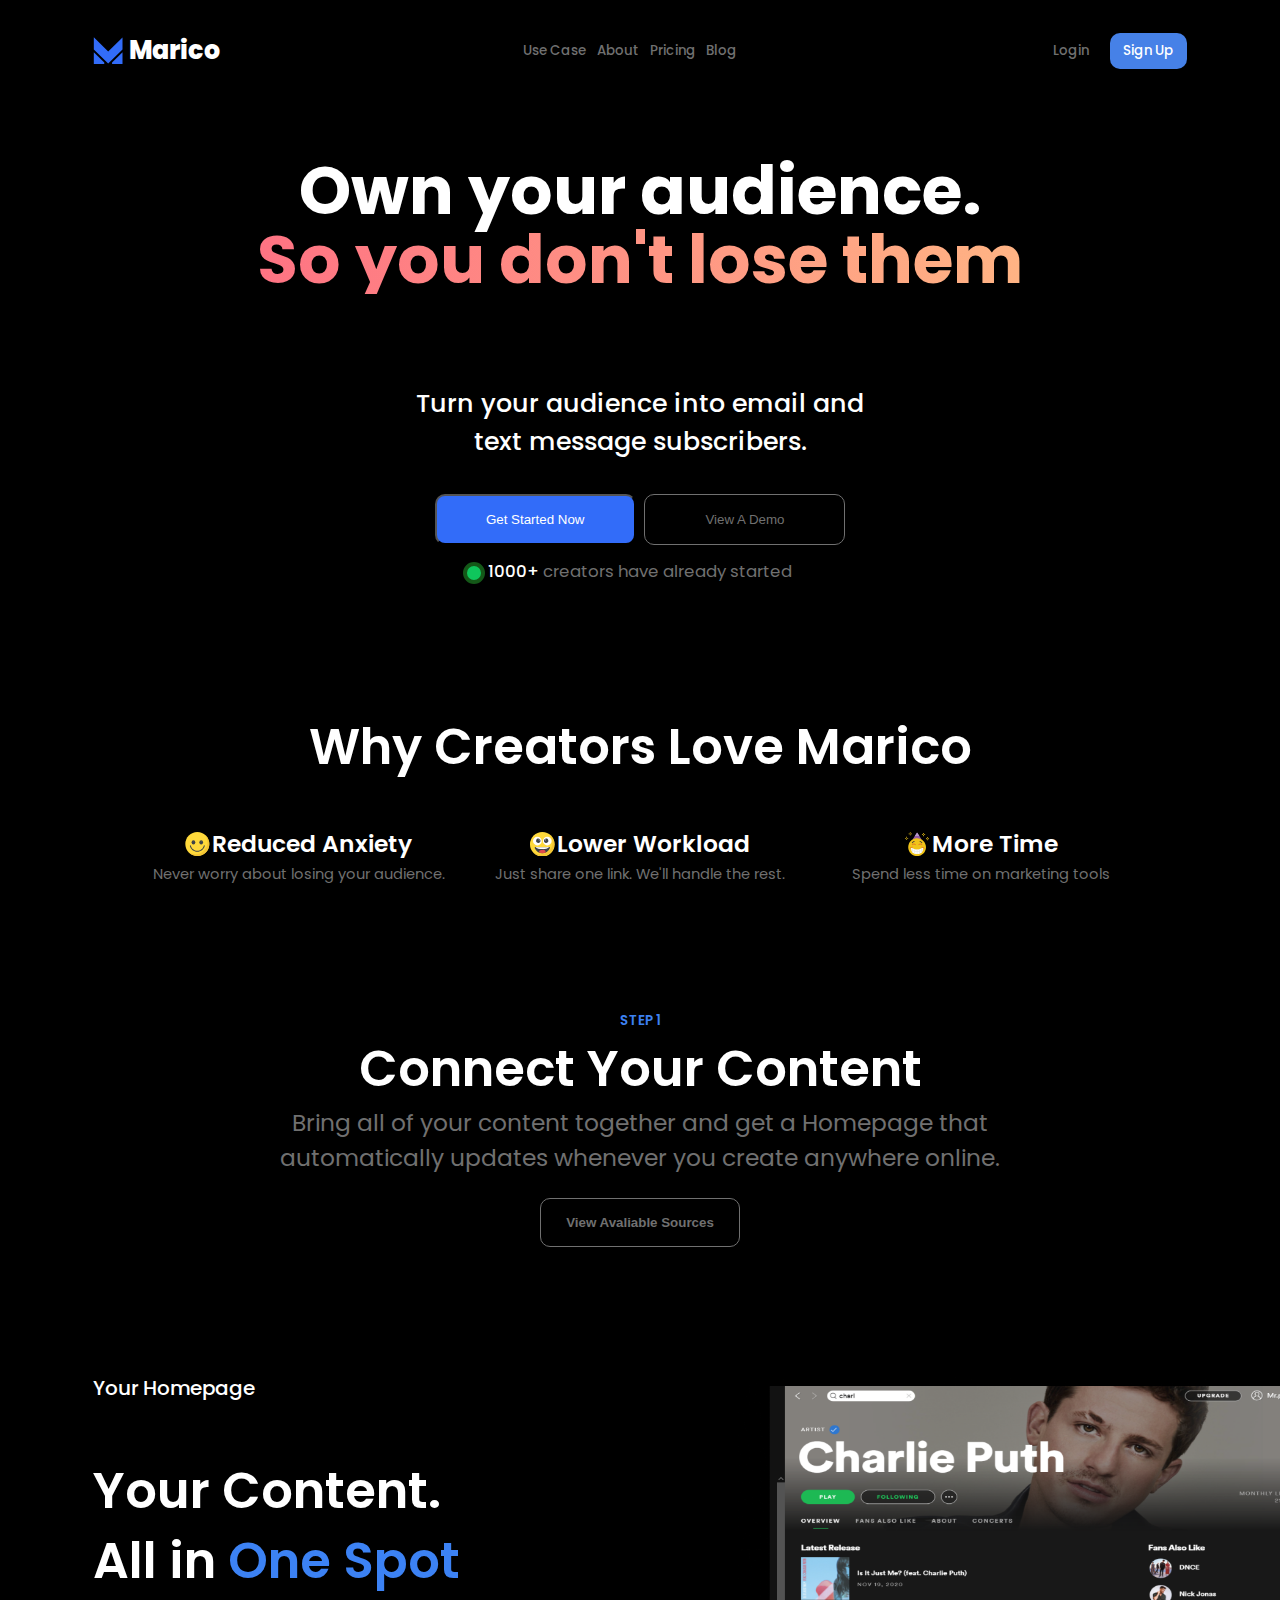
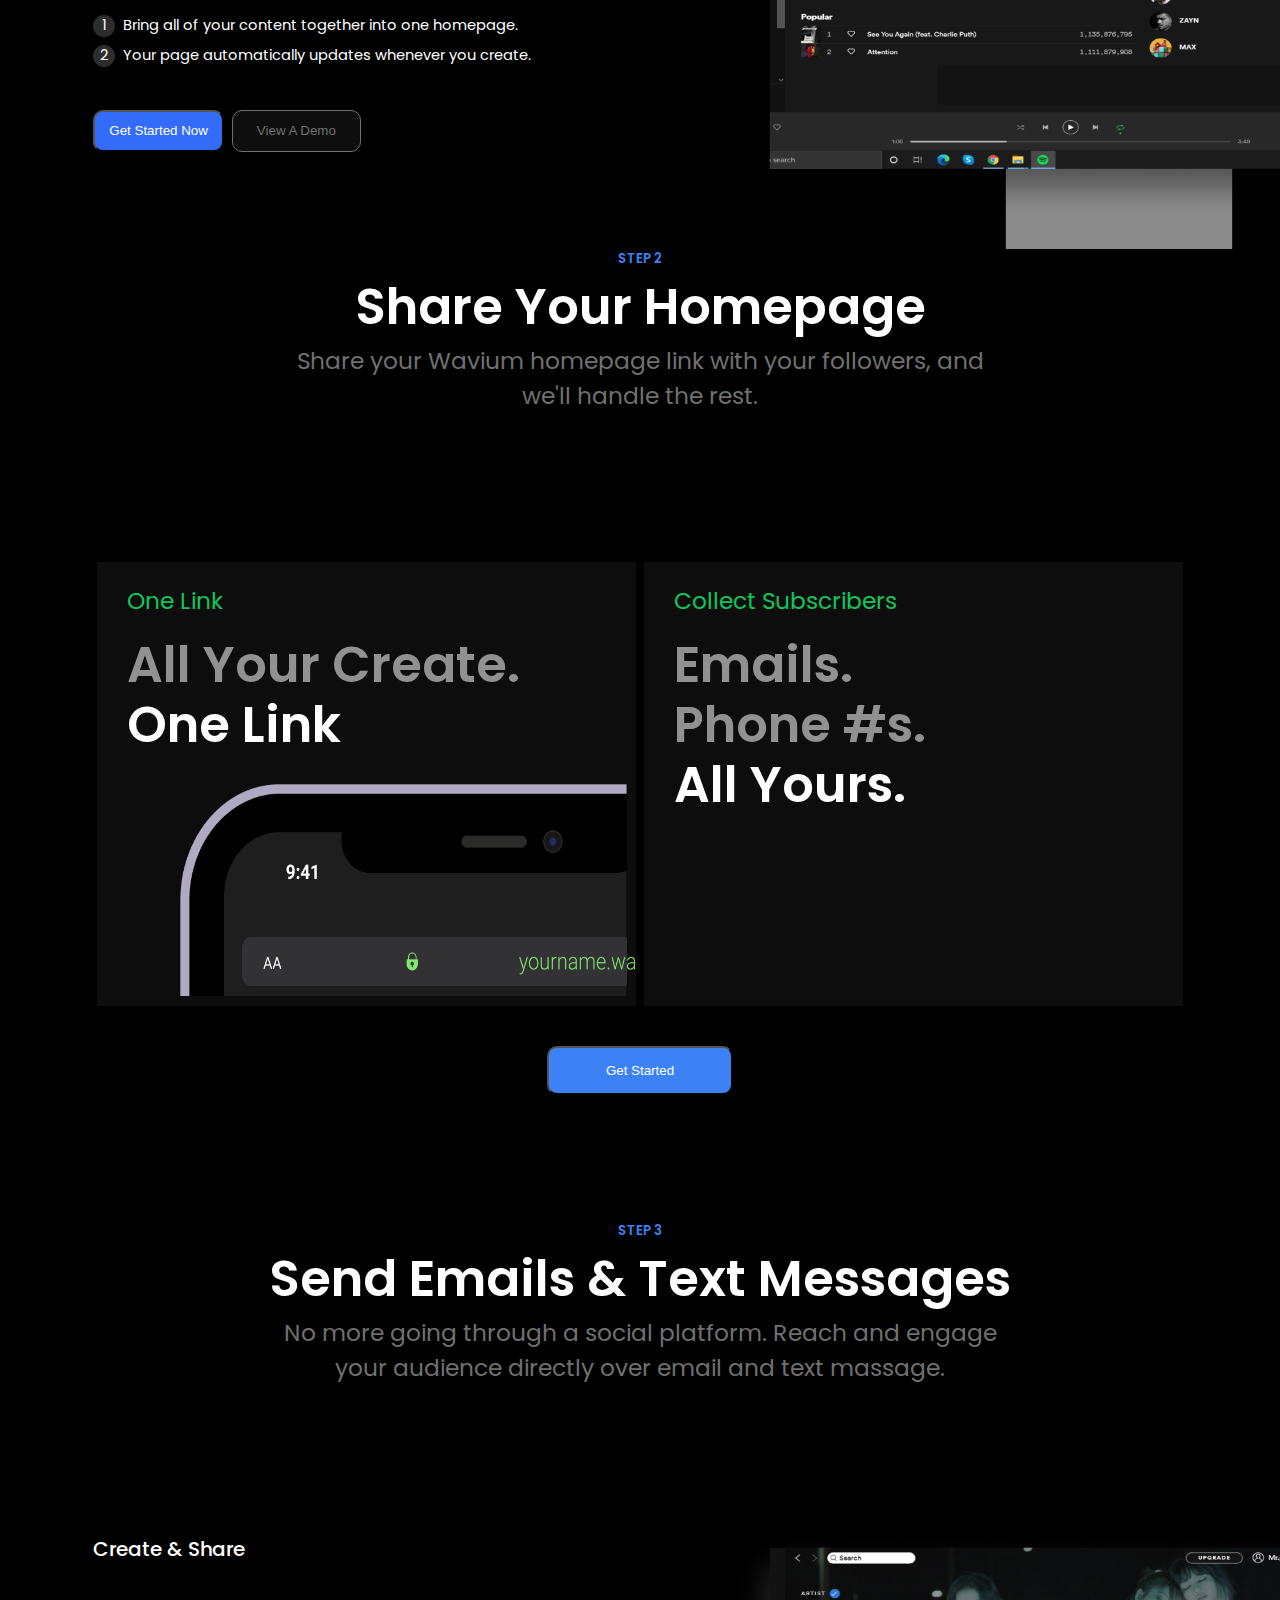
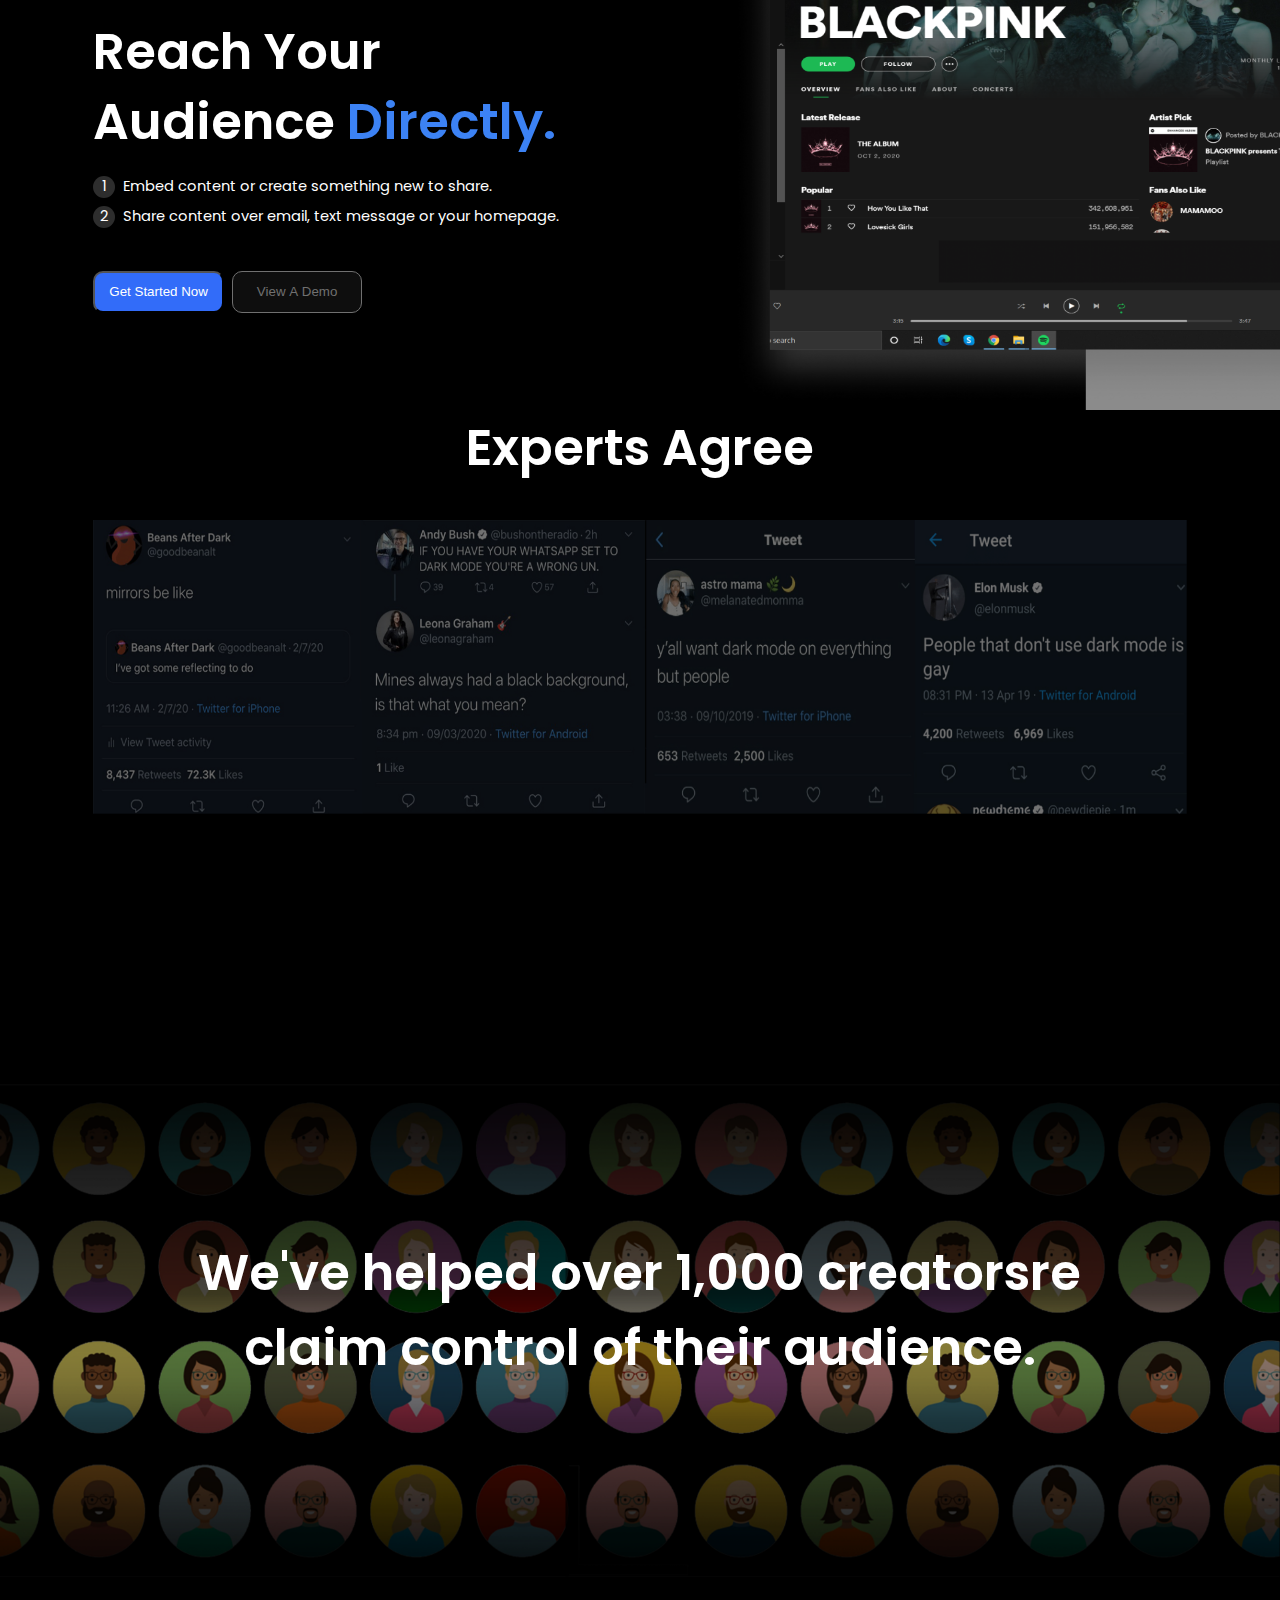
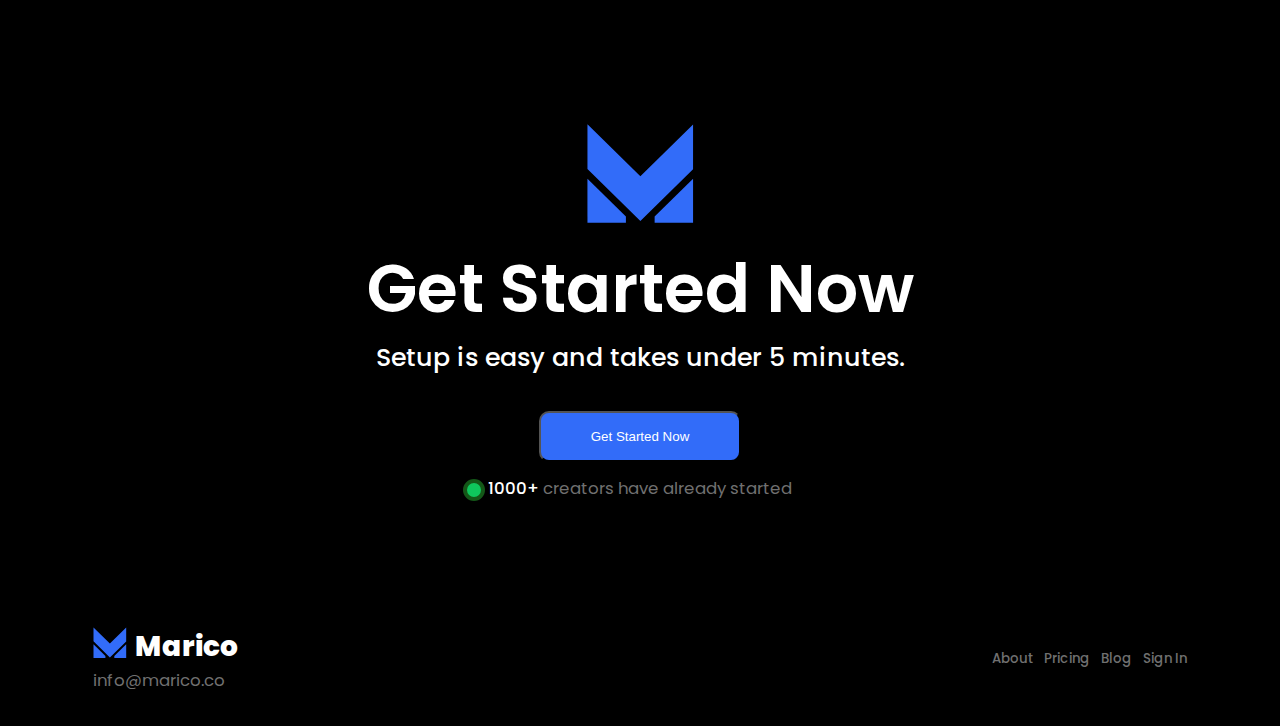
==== commit 9f64f1aa: "fix img view" ====
--- a/index.html
+++ b/index.html
@@ -313,7 +313,7 @@
                 Experts&nbsp;Agree
             </h3>
             <div class="container-img-preview">
-                <img src="assets/image (1).png" alt="chat screen">
+                <img src="assets/expertsagreebg.png" alt="chat screen">
             </div>
         </div>
         <div class="container-content container-avatar">
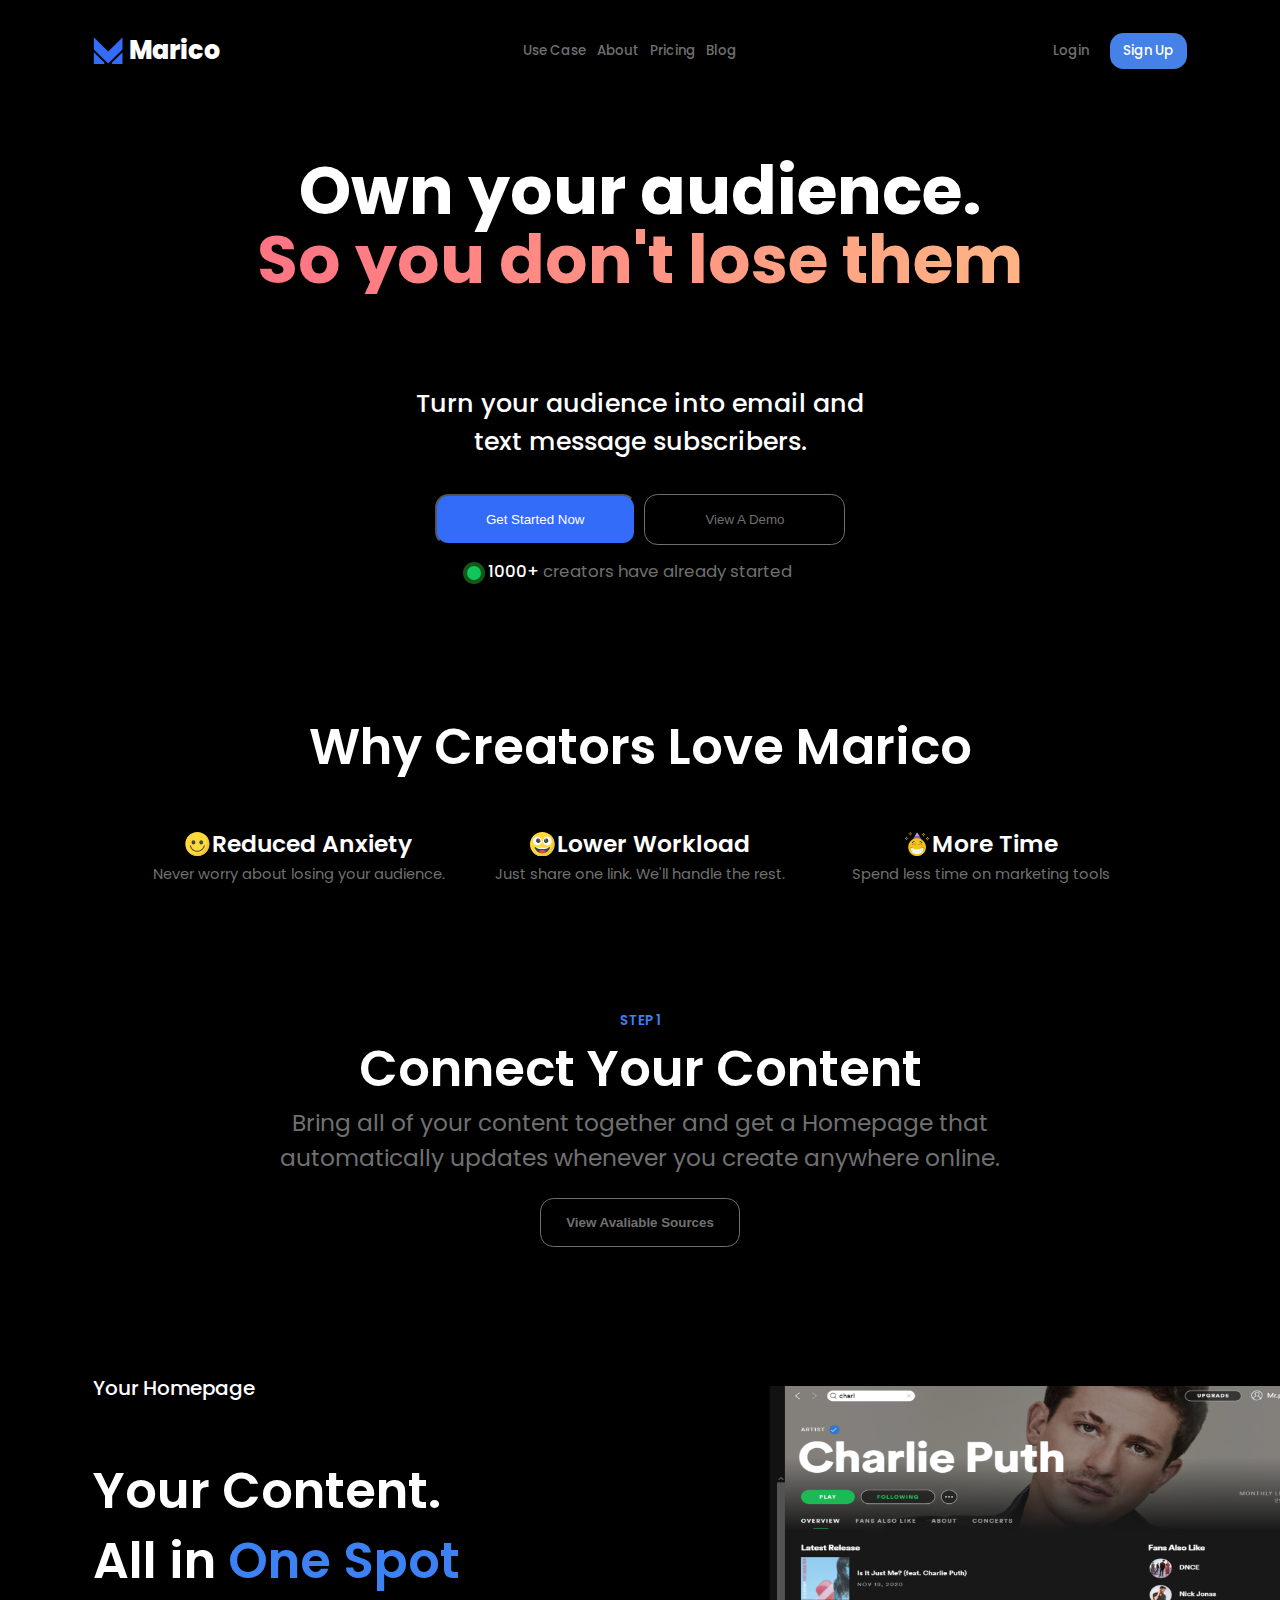
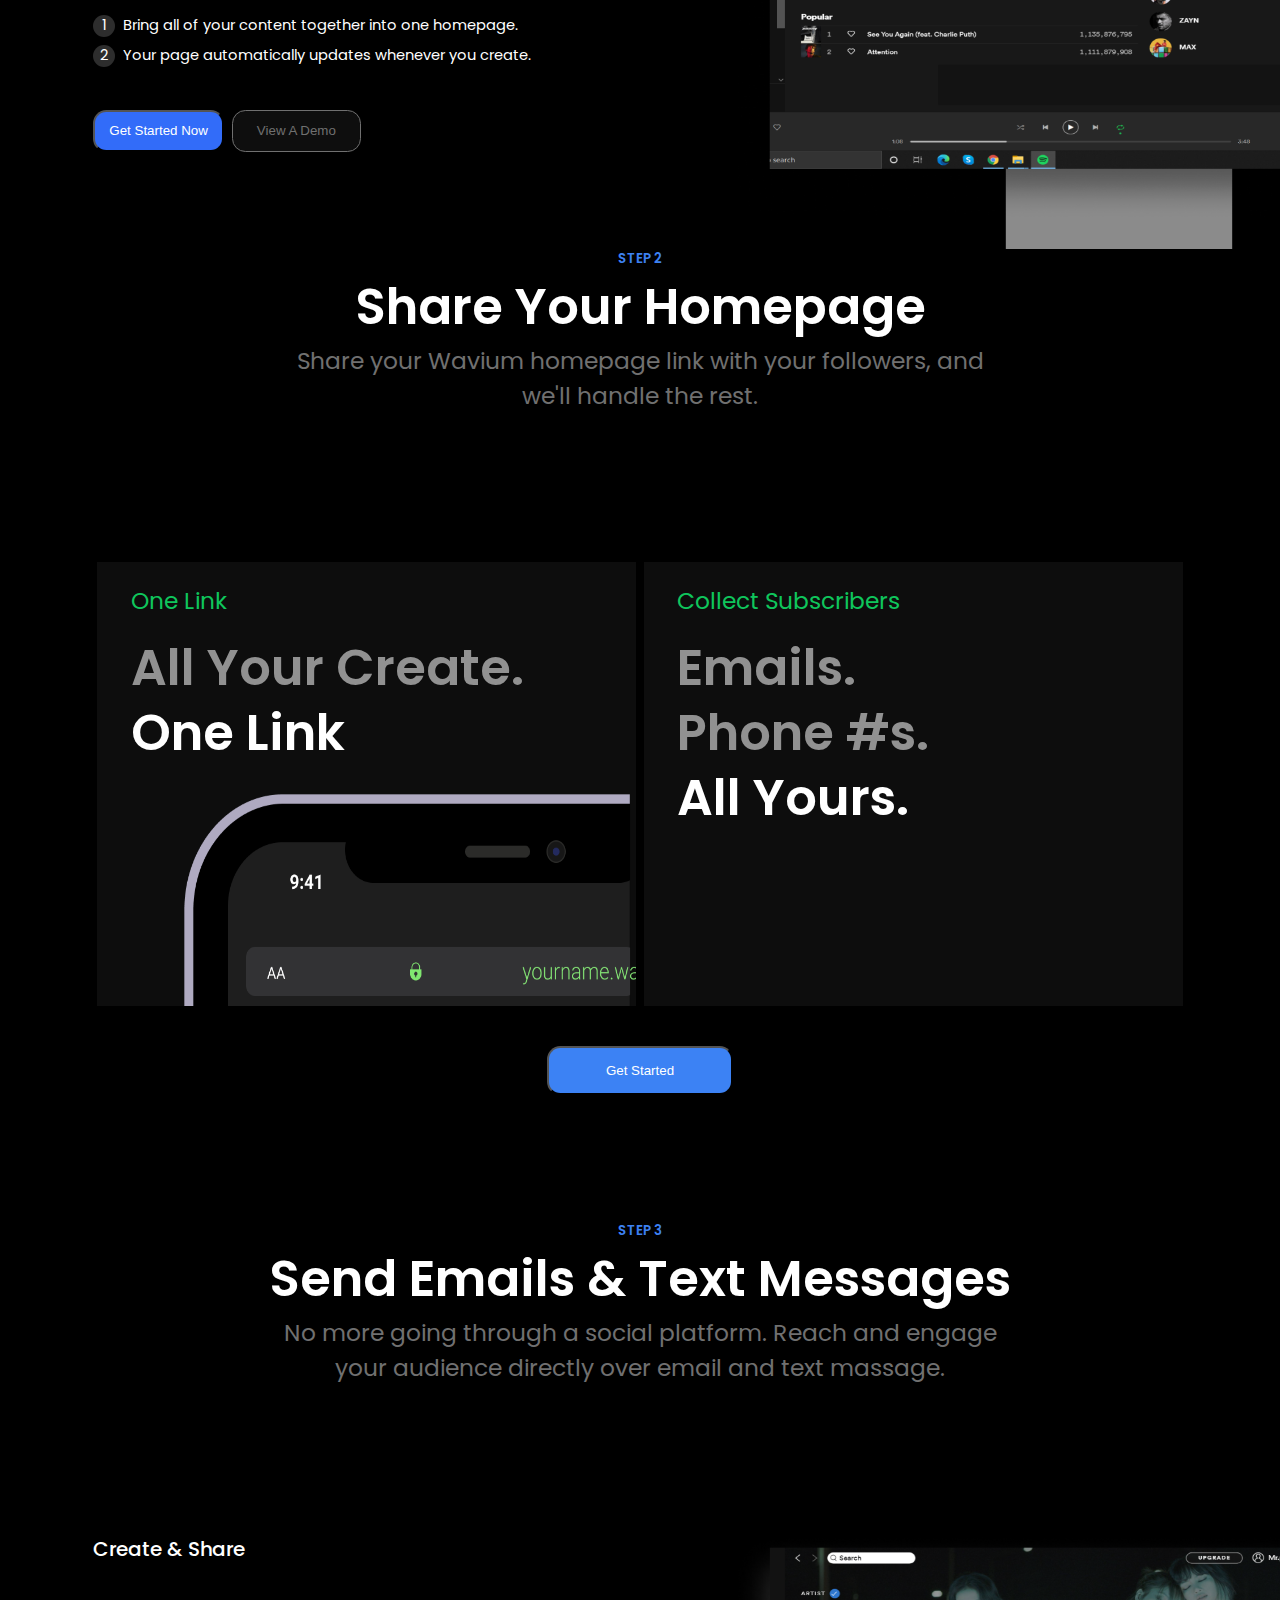
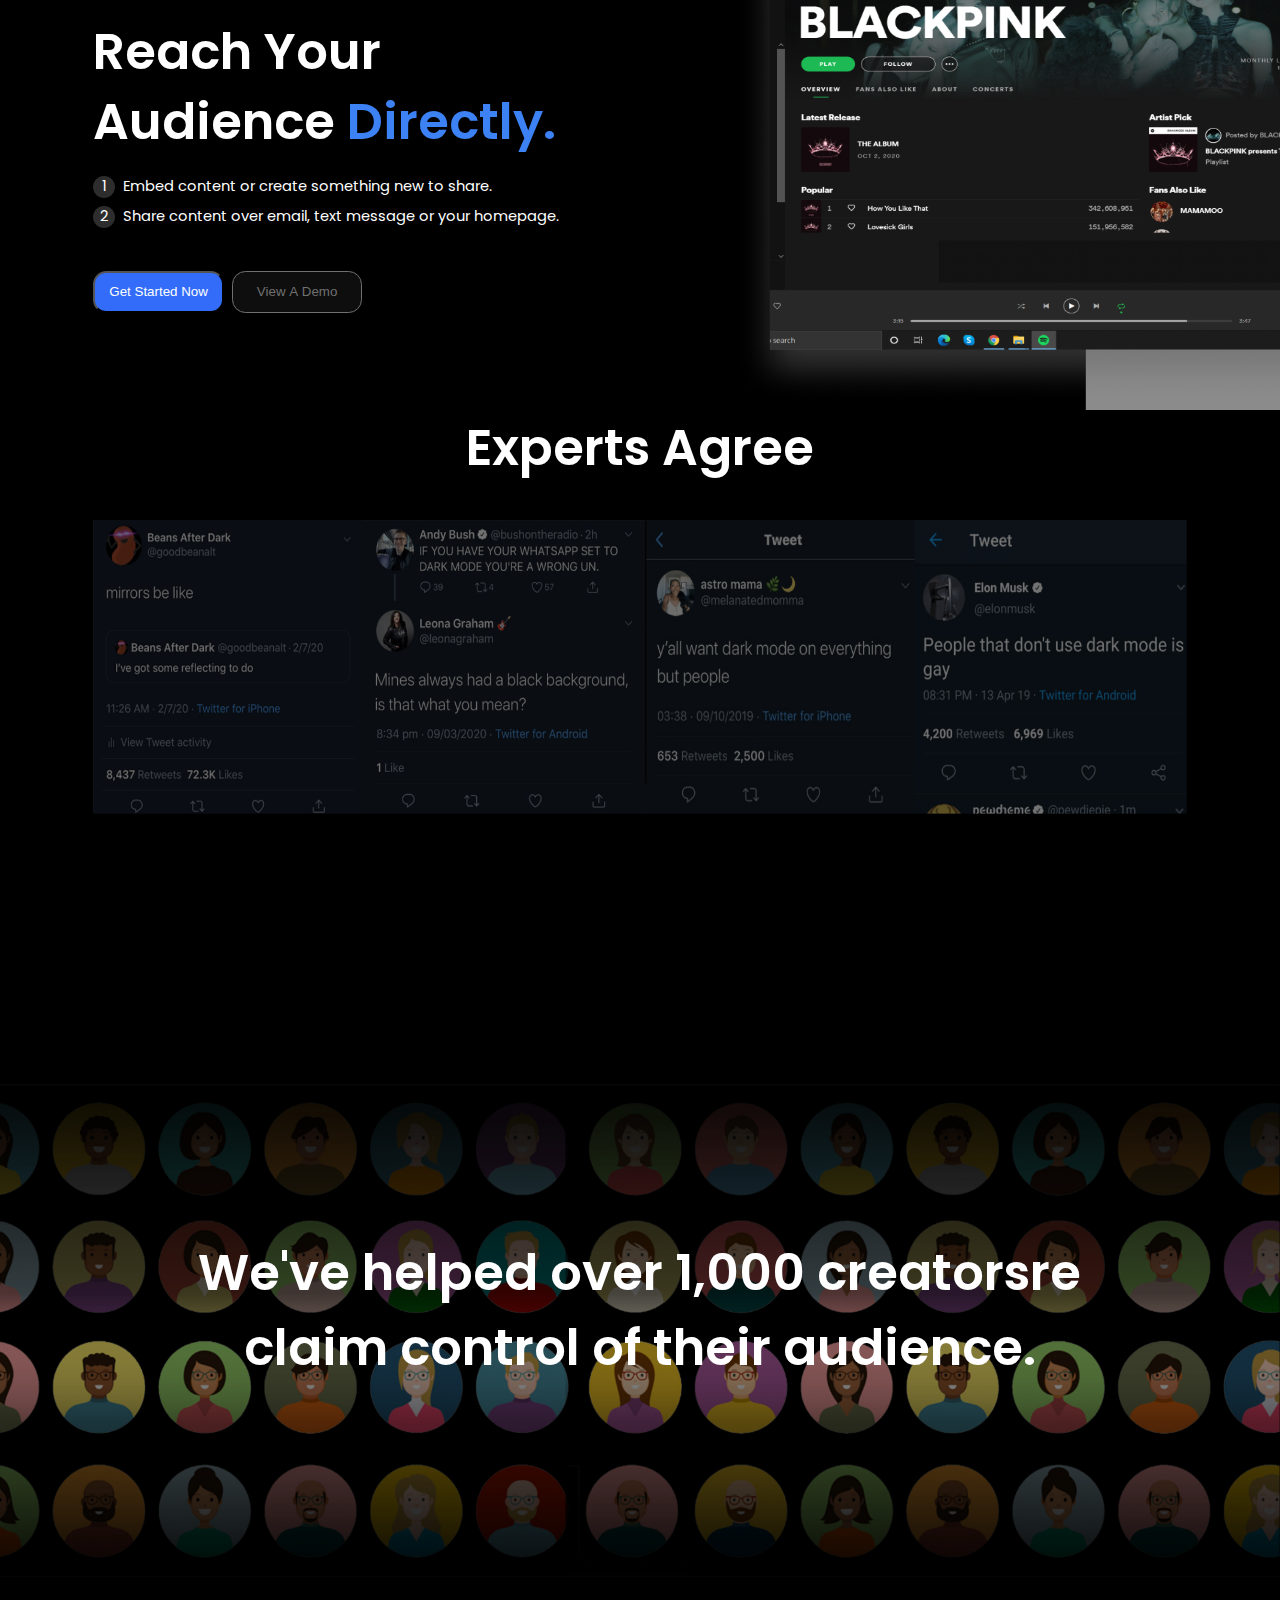
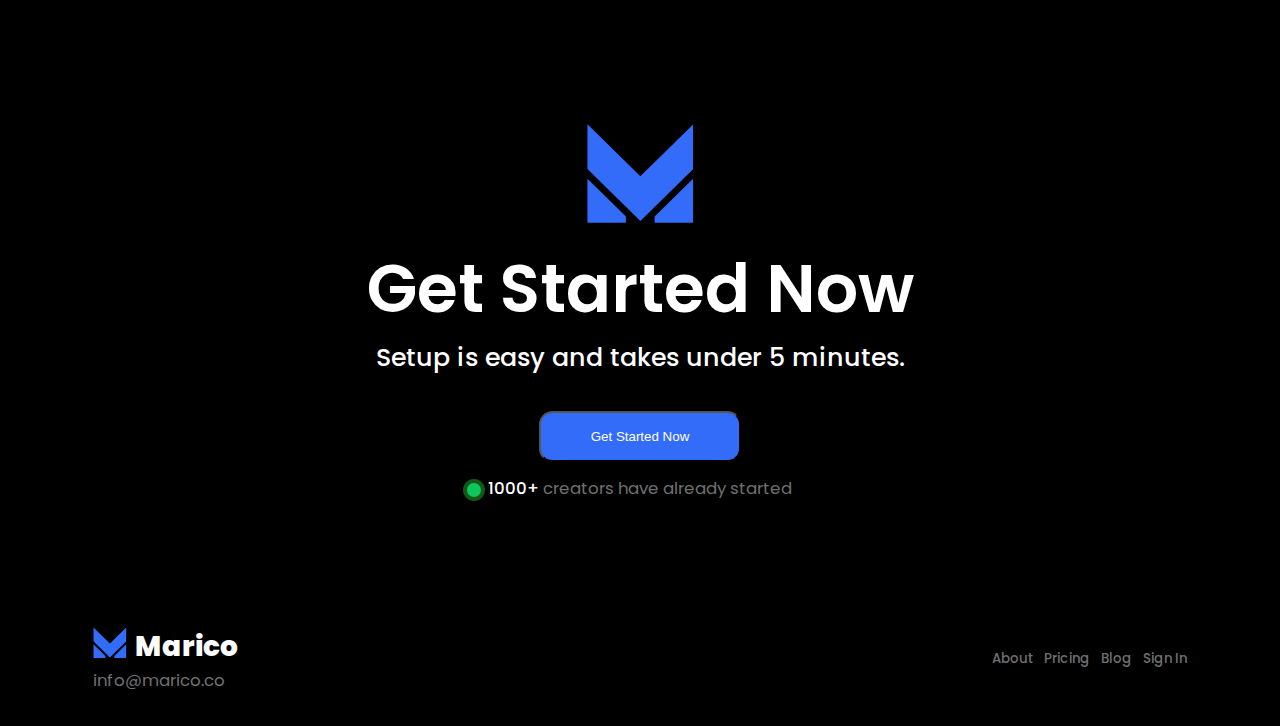
==== commit 9cad3b45: "fix link, add page pricing" ====
--- a/index.html
+++ b/index.html
@@ -29,22 +29,22 @@
             <nav>
                 <ul class="list-header">
                     <li class="list-header--item">
-                        <a href="/usecase">
+                        <a href="pages/usecase.html">
                             Use Case
                         </a>
                     </li>
                     <li class="list-header--item">
-                        <a href="/about">
+                        <a href="pages/about.html">
                             About
                         </a>
                     </li>
                     <li class="list-header--item">
-                        <a href="/pricing">
+                        <a href="pages/pricing.html">
                             Pricing
                         </a>
                     </li>
                     <li class="list-header--item">
-                        <a href="/blog">
+                        <a href="pages/blog.html">
                             Blog
                         </a>
                     </li>
@@ -371,22 +371,22 @@
             <nav>
                 <ul class="list-header">
                     <li class="list-header--item">
-                        <a href="/about">
+                        <a href="pages/about.html">
                             About
                         </a>
                     </li>
                     <li class="list-header--item">
-                        <a href="/pricing">
+                        <a href="pages/pricing.html">
                             Pricing
                         </a>
                     </li>
                     <li class="list-header--item">
-                        <a href="/blog">
+                        <a href="pages/blog.html">
                             Blog
                         </a>
                     </li>
                     <li class="list-header--item">
-                        <a href="/signin">
+                        <a href="pages/signin.html">
                             Sign In
                         </a>
                     </li>
--- a/css/style.css
+++ b/css/style.css
@@ -17,8 +17,10 @@
   --text-size-xxl: 100rem;
   --custom-black: #000000;
   --custom-white: #ffffff;
+  --custom-gray-300: #B4B1B1;
   --custom-gray-400: #919191;
   --custom-gray-500: #707070;
+  --custom-gray-600: #131313;
   --custom-gray-700: #2D2D2D;
   --custom-gray-800: #0e0e0e;
   --custom-gray-900: #0D0D0D;
@@ -29,7 +31,7 @@
   --custom-green-500: #0FC65C;
   --custom-green-500-24: #145818;
   --custom-gradient: linear-gradient(90deg, #FE6783 1.9%, #FFBF84 97.1%);
-  --border-radius: 15rem;
+  --border-radius: 20rem;
 }
 
 * {
@@ -371,7 +373,7 @@
   height: 666rem;
   display: flex;
   flex-direction: column;
-  padding: 33rem 0 0 45rem;
+  padding: 33rem 0 0 50rem;
   background: var(--custom-gray-900);
   overflow: hidden;
 }
@@ -386,7 +388,7 @@
   color: var(--custom-gray-400);
   font-size: var(--text-size-xl);
   font-weight: 600;
-  line-height: 1.2;
+  line-height: 1.3;
   margin-bottom: 24rem;
 }
 main .container-info-step2 section p span {
@@ -571,4 +573,131 @@
   color: var(--custom-blue-500);
 }
 
+.pricing {
+  width: 100%;
+}
+.pricing h1 {
+  font-size: var(--text-size-lx);
+  font-weight: 600;
+  color: var(--custom-white);
+  margin: 126rem 0 123rem;
+}
+.pricing .container-pricing {
+  width: 100%;
+  display: flex;
+  gap: 38rem;
+  justify-content: space-between;
+  margin-bottom: 189rem;
+}
+.pricing .item-pricing {
+  border-radius: var(--border-radius);
+  border: 1rem solid var(--custom-gray-500);
+  padding: 38rem 34rem 36rem 39rem;
+  background: var(--custom-gray-600);
+}
+.pricing .item-pricing header {
+  display: flex;
+  flex-direction: column;
+  align-items: start;
+}
+.pricing .item-pricing header h2 {
+  font-size: var(--text-size-lx);
+  font-weight: 600;
+  color: var(--custom-white);
+  line-height: 1.5;
+  margin-bottom: 1rem;
+}
+.pricing .item-pricing header p {
+  font-size: var(--text-size-xxs);
+  line-height: 1.5;
+  color: var(--custom-gray-300);
+  font-weight: 400;
+}
+.pricing .item-pricing main {
+  margin-top: 14rem;
+  padding: 0;
+}
+.pricing .item-pricing main div {
+  margin-bottom: 67rem;
+}
+.pricing .item-pricing main div h3 {
+  font-weight: 700;
+  font-size: var(--text-size-xl);
+  color: var(--custom-white);
+  line-height: 1.5;
+}
+.pricing .item-pricing main div h3 span {
+  text-decoration: none;
+}
+.pricing .item-pricing main div span {
+  color: var(--custom-gray-300);
+  font-weight: 400;
+  font-size: var(--text-size-xxs);
+  text-decoration: underline;
+}
+.pricing .item-pricing main h4 {
+  color: var(--custom-white);
+  font-weight: 700;
+  font-size: var(--text-size-xxs);
+  line-height: 40rem;
+  margin-bottom: 9rem;
+}
+.pricing .item-pricing main p {
+  color: var(--custom-white);
+  font-weight: 400;
+  font-size: var(--text-size-xxs);
+  line-height: 40rem;
+  margin-bottom: 45rem;
+}
+.pricing .item-pricing main .pricing-text-content {
+  color: var(--custom-gray-300);
+  font-weight: 400;
+  font-size: var(--text-size-s);
+  margin-bottom: 53rem;
+  display: block;
+}
+.pricing .item-pricing main ul {
+  margin-top: 18rem;
+  display: flex;
+  flex-direction: column;
+  gap: 10rem;
+}
+.pricing .item-pricing main ul li {
+  color: var(--custom-white);
+  font-weight: 400;
+  font-size: var(--text-size-s);
+  line-height: 36rem;
+  margin-left: 34rem;
+  padding-left: 10rem;
+  list-style-image: url(../assets/Shape-7.png);
+}
+.pricing .item-pricing footer {
+  width: 100%;
+  margin-top: 80rem;
+}
+.pricing .item-pricing footer a {
+  width: 100%;
+  text-align: center;
+  padding: 30rem 0;
+  color: var(--custom-white);
+  font-size: var(--text-size-xs);
+  font-weight: 500;
+  border-radius: var(--border-radius);
+  border: 1rem solid var(--custom-white);
+  background: transparent;
+}
+.pricing .item-pricing.active {
+  background: var(--custom-blue-500);
+}
+.pricing .item-pricing.active p, .pricing .item-pricing.active span {
+  color: var(--custom-white);
+}
+.pricing .item-pricing.active main span {
+  text-decoration: none;
+}
+.pricing .item-pricing.active footer a {
+  background: var(--custom-white);
+  color: var(--custom-blue-500);
+}
+
 /*# sourceMappingURL=style.css.map */
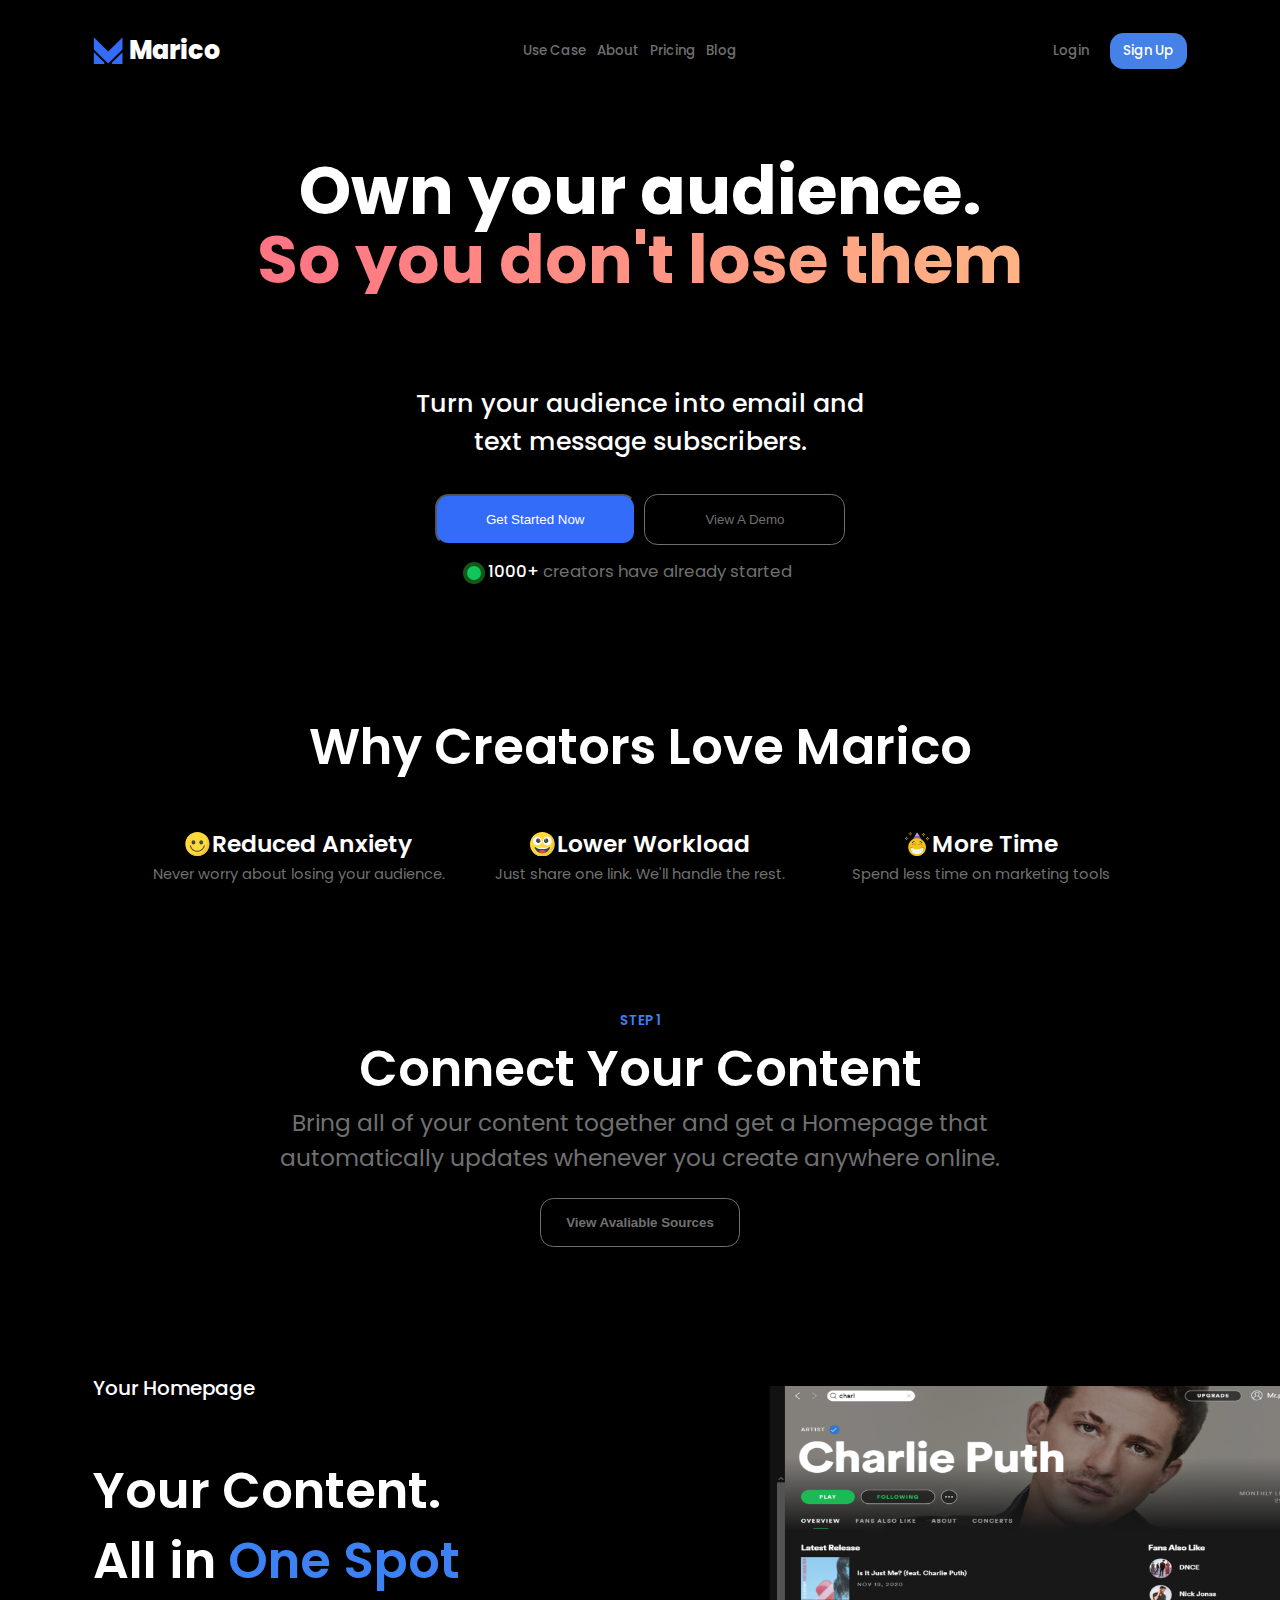
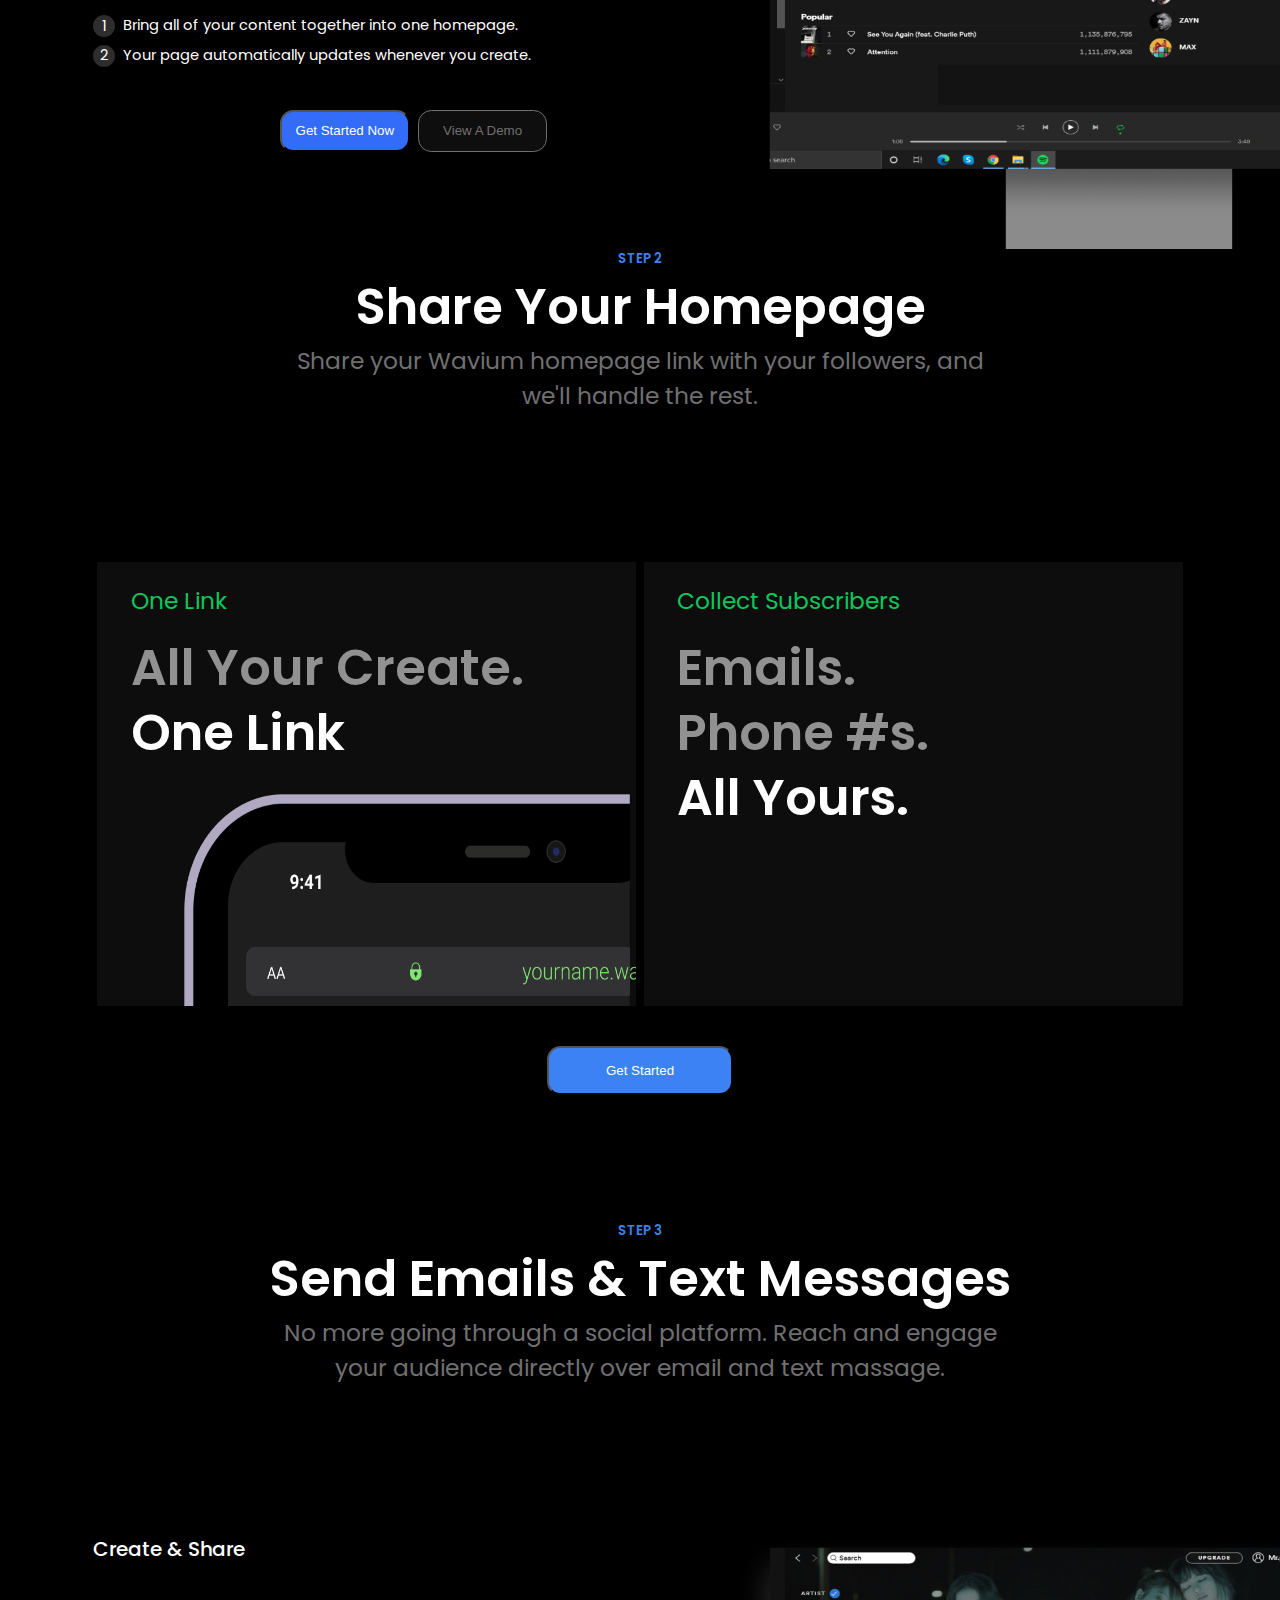
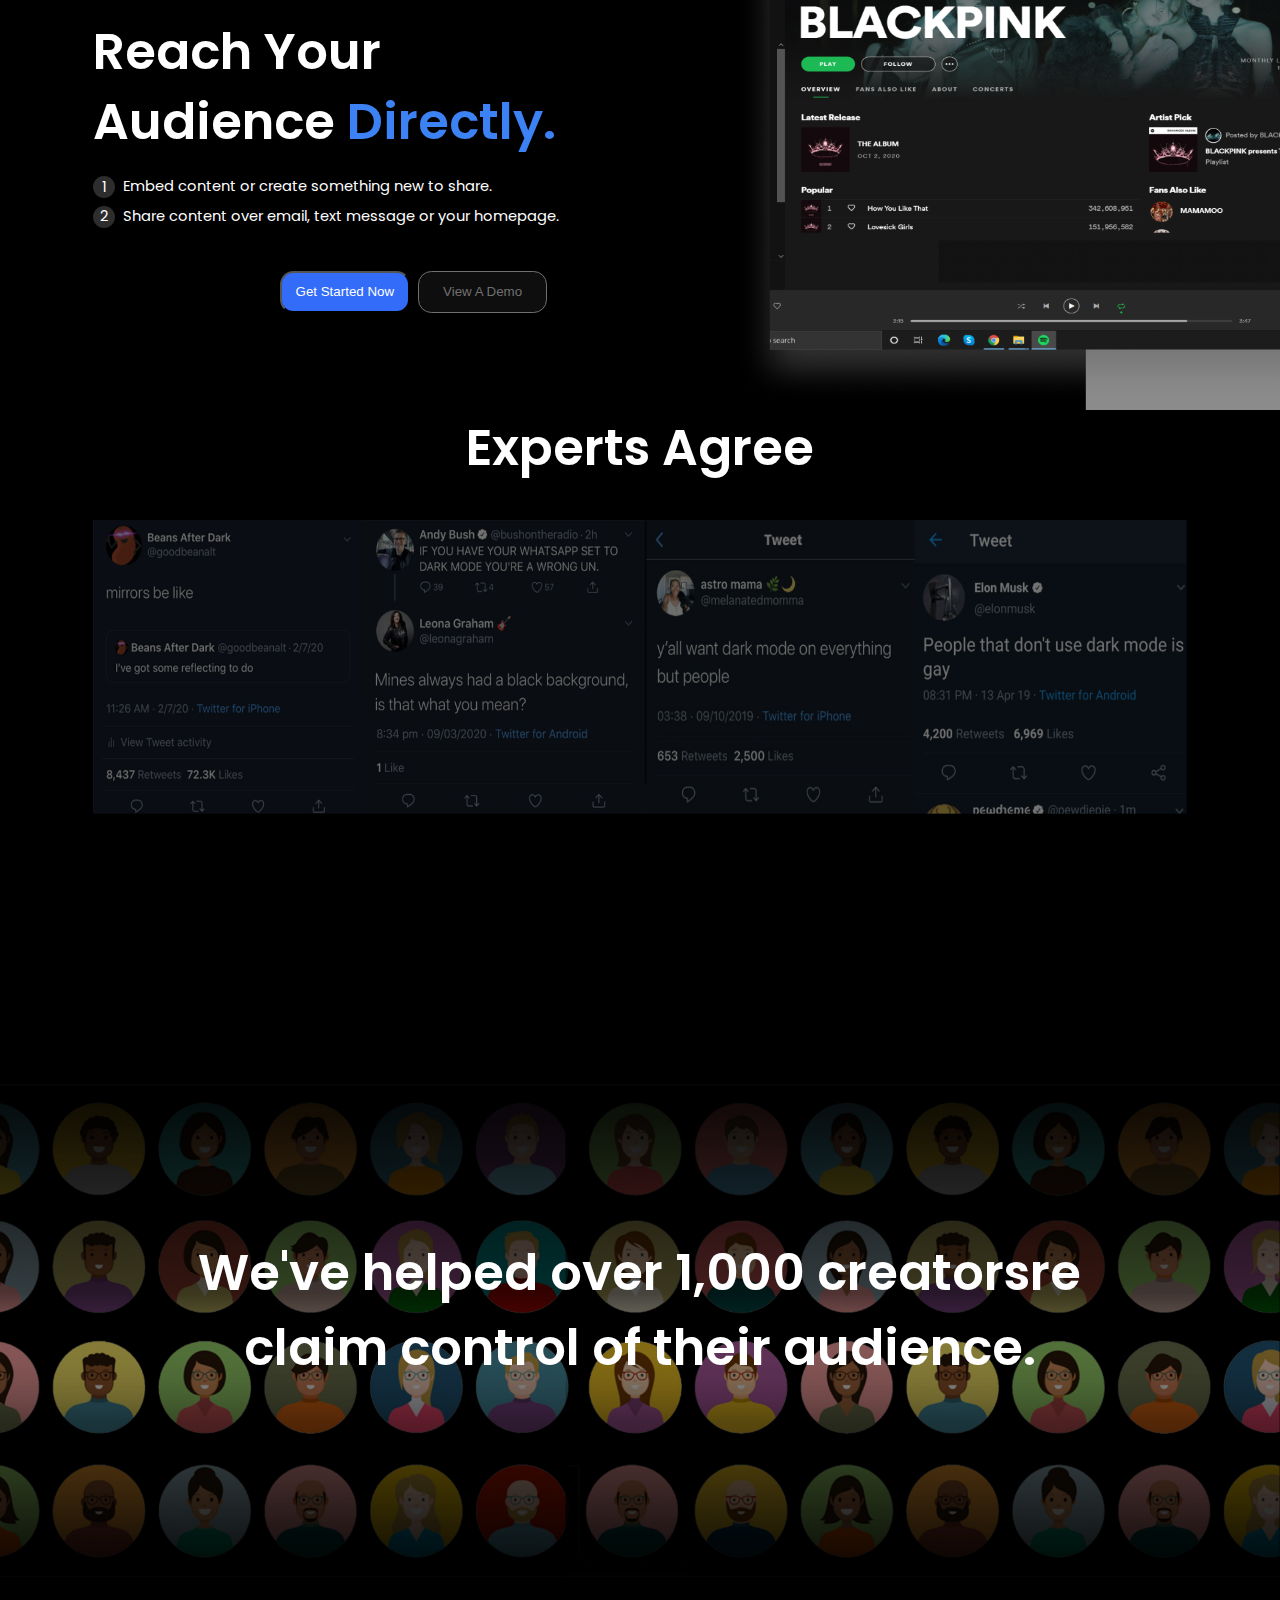
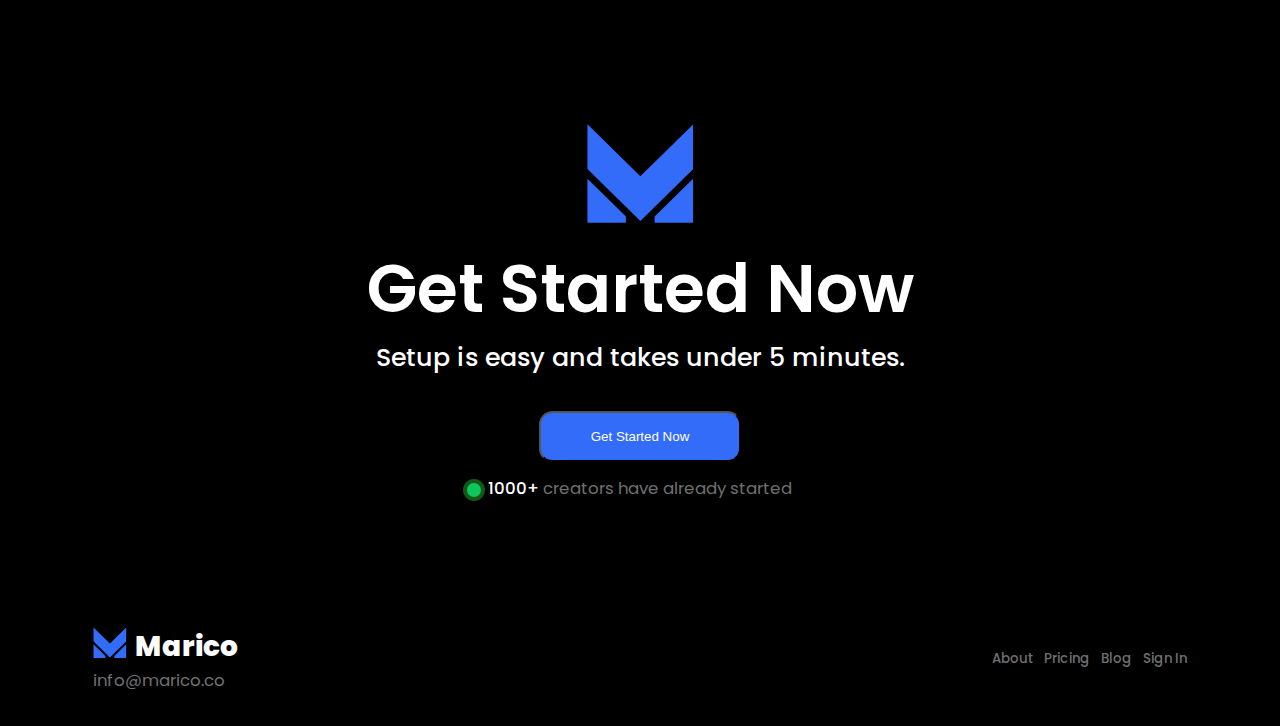
==== commit a7686c7c: "delet nbsp, add adaptive" ====
--- a/index.html
+++ b/index.html
@@ -58,9 +58,9 @@
     </header>
     <main>
         <h1 class="title">
-            Own&nbsp;your&nbsp;audience.
+            Own your audience.
         </h1>
-        <h2 class="title">So&nbsp;you&nbsp;don't&nbsp;lose&nbsp;them</h2>
+        <h2 class="title">So you don't lose them</h2>
         <div class="container-content">
             <h4 class="subtitle">
                 Turn your audience into email and
@@ -73,13 +73,13 @@
             </div>
             <div class="container-counters">
                 <p class="counters-item">
-                    <strong>1000+</strong>&nbsp;creators&nbsp;have&nbsp;already&nbsp;started
+                    <strong>1000+</strong> creators have already started
                 </p>
             </div>
         </div>
         <div class="container-content">
             <h3>
-                Why&nbsp;Creators&nbsp;Love&nbsp;Marico
+                Why Creators Love Marico
             </h3>
             <div class="container-features">
                 <div class="container-features-items">
@@ -185,10 +185,10 @@
         </div>
         <div class="container-content">
             <p class="subtitle-item-text">
-                STEP&nbsp;1
+                STEP 1
             </p>
             <h3 class="title-step-text">
-                Connect&nbsp;Your&nbsp;Content
+                Connect Your Content
             </h3>
             <p class="text-content">
                 Bring all of your content together and get a Homepage that
@@ -202,7 +202,7 @@
         <aside>
             <div class="info-text-content">
                 <p class="subTitle">
-                    Your&nbsp;Homepage
+                    Your Homepage
                 </p>
                 <div class="aside-container-title">
                     <p>Your Content.</p>
@@ -229,7 +229,7 @@
         </aside>
         <div class="container-content">
             <p class="subtitle-item-text">
-                STEP&nbsp;2
+                STEP 2
             </p>
             <h3 class="title-step-text">
                 Share Your Homepage
@@ -267,7 +267,7 @@
         </aside>
         <div class="container-content">
             <p class="subtitle-item-text">
-                STEP&nbsp;3
+                STEP 3
             </p>
             <h3 class="title-step-text">
                 Send Emails & Text Messages
@@ -281,11 +281,11 @@
         <aside>
             <div class="info-text-content">
                 <p class="subTitle">
-                    Create&nbsp;&&nbsp;Share
+                    Create & Share
                 </p>
                 <div class="aside-container-title">
-                    <p>Reach&nbsp;Your</p>
-                    <p>Audience&nbsp;<span>Directly.</span></p>
+                    <p>Reach Your</p>
+                    <p>Audience <span>Directly.</span></p>
                 </div>
                 <ul class="option-list">
                     <li>
@@ -297,10 +297,10 @@
                 </ul>
                 <div class="container-button">
                     <button class="primary-button">
-                        Get&nbsp;Started&nbsp;Now
+                        Get Started Now
                     </button>
                     <button class="default-button">
-                        View&nbsp;A&nbsp;Demo
+                        View A Demo
                     </button>
                 </div>
             </div>
@@ -310,7 +310,7 @@
         </aside>
         <div class="container-content">
             <h3 class="title-step-text">
-                Experts&nbsp;Agree
+                Experts Agree
             </h3>
             <div class="container-img-preview">
                 <img src="assets/expertsagreebg.png" alt="chat screen">
@@ -342,7 +342,7 @@
             </div>
             <div class="container-counters">
                 <p class="counters-item">
-                    <strong>1000+</strong>&nbsp;creators&nbsp;have&nbsp;already&nbsp;started
+                    <strong>1000+</strong> creators have already started
                 </p>
             </div>
         </div>
--- a/css/style.css
+++ b/css/style.css
@@ -2,19 +2,19 @@
 @import 'header.css';
 @import 'footer.css';
 :root {
-  --text-size-sxx: 16rem;
-  --text-size-sx: 20rem;
-  --text-size-s: 22rem;
-  --text-size-xs: 25rem;
-  --text-size-xxs: 28rem;
-  --text-size-mx: 30rem;
-  --text-size-m: 35rem;
-  --text-size-xm: 38rem;
-  --text-size-lxx: 42rem;
-  --text-size-lx: 50rem;
-  --text-size-l: 62rem;
-  --text-size-xl: 75rem;
-  --text-size-xxl: 100rem;
+  --text-size-sxx: var(--text-sxx);
+  --text-size-sx: var(--text-sx);
+  --text-size-s: var(--text-s);
+  --text-size-xs: var(--text-xs);
+  --text-size-xxs: var(--text-xxs);
+  --text-size-mx: var(--text-mx);
+  --text-size-m: var(--text-m);
+  --text-size-xm: var(--text-xm);
+  --text-size-lxx: var(--text-lxx);
+  --text-size-lx: var(--text-lx);
+  --text-size-l: var(--text-l);
+  --text-size-xl: var(--text-xl);
+  --text-size-xxl: var(--text-xxl);
   --custom-black: #000000;
   --custom-white: #ffffff;
   --custom-gray-300: #B4B1B1;
@@ -33,6 +33,23 @@
   --custom-gradient: linear-gradient(90deg, #FE6783 1.9%, #FFBF84 97.1%);
   --border-radius: 20rem;
 }
+@media screen and (max-width: 767.7px) {
+  :root {
+    --text-size-sxx: var(--text-mobile-sxx);
+    --text-size-sx: var(--text-mobile-sx);
+    --text-size-s: var(--text-mobile-s);
+    --text-size-xs: var(--text-mobile-xs);
+    --text-size-xxs: var(--text-mobile-xxs);
+    --text-size-mx: var(--text-mobile-mx);
+    --text-size-m: var(--text-mobile-m);
+    --text-size-xm: var(--text-mobile-xm);
+    --text-size-lxx: var(--text-mobile-lxx);
+    --text-size-lx: var(--text-mobile-lx);
+    --text-size-l: var(--text-mobile-l);
+    --text-size-xl: var(--text-mobile-xl);
+    --text-size-xxl: var(--text-mobile-xxl);
+  }
+}
 
 * {
   margin: 0;
@@ -69,8 +86,39 @@
 }
 
 html {
+  --text-sxx: 16rem;
+  --text-sx: 20rem;
+  --text-s: 22rem;
+  --text-xs: 25rem;
+  --text-xxs: 28rem;
+  --text-mx: 30rem;
+  --text-m: 35rem;
+  --text-xm: 38rem;
+  --text-lxx: 42rem;
+  --text-lx: 50rem;
+  --text-l: 62rem;
+  --text-xl: 75rem;
+  --text-xxl: 100rem;
+  --text-mobile-sxx: 8px;
+  --text-mobile-sx: 10px;
+  --text-mobile-s: 11px;
+  --text-mobile-xs: 13px;
+  --text-mobile-xxs: 14px;
+  --text-mobile-mx: 15px;
+  --text-mobile-m: 17px;
+  --text-mobile-xm: 19px;
+  --text-mobile-lxx: 21px;
+  --text-mobile-lx: 25px;
+  --text-mobile-l: 31px;
+  --text-mobile-xl: 32px;
+  --text-mobile-xxl: 50px;
   font-size: 0.0520833333vw;
   overflow-x: hidden;
+}
+@media screen and (max-width: 767.7px) {
+  html {
+    font-size: 1px;
+  }
 }
 
 body {
@@ -83,6 +131,11 @@
 .container-layout {
   padding: 49rem 140rem;
   overflow: hidden;
+}
+@media screen and (max-width: 767.7px) {
+  .container-layout {
+    padding: 49rem 40rem;
+  }
 }
 
 main {
@@ -111,6 +164,11 @@
   align-items: center;
   margin-bottom: 188rem;
 }
+@media screen and (max-width: 767.7px) {
+  main .container-content {
+    margin-bottom: 70rem;
+  }
+}
 main .container-content h3 {
   font-size: var(--text-size-xl);
   color: var(--custom-white);
@@ -165,6 +223,12 @@
   border-radius: var(--border-radius);
   border: 2rem solid var(--custom-gray-500);
   background: transparent;
+}
+@media screen and (max-width: 767.7px) {
+  main .container-content .container-button {
+    flex-wrap: wrap;
+    justify-content: center;
+  }
 }
 main .container-content .container-counters .counters-item {
   font-size: var(--text-size-xs);
@@ -187,6 +251,13 @@
   background: var(--custom-green-500);
   border: 6.5rem solid var(--custom-green-500-24);
 }
+@media screen and (max-width: 767.7px) {
+  main .container-content .container-counters .counters-item:before {
+    top: -3.5rem;
+    width: 10.5rem;
+    height: 10.5rem;
+  }
+}
 main .container-content .container-features {
   display: flex;
   justify-content: space-between;
@@ -194,12 +265,24 @@
   width: 100%;
   max-width: 1483rem;
 }
+@media screen and (max-width: 767.7px) {
+  main .container-content .container-features {
+    flex-wrap: wrap;
+    flex-direction: column;
+    align-items: center;
+  }
+}
 main .container-content .container-features .container-features-items {
   display: flex;
   flex-direction: column;
   align-items: center;
   gap: 5rem;
   width: 33.3%;
+}
+@media screen and (max-width: 767.7px) {
+  main .container-content .container-features .container-features-items {
+    width: 100%;
+  }
 }
 main .container-content .container-features .container-features-items .features-items-header {
   display: flex;
@@ -252,9 +335,19 @@
   margin-bottom: 188rem;
   width: 100%;
 }
+@media screen and (max-width: 767.7px) {
+  main .container-content .container-img-preview {
+    margin-bottom: 50rem;
+  }
+}
 main .container-content .container-img-preview img {
   width: 100%;
   height: 441rem;
+}
+@media screen and (max-width: 767.7px) {
+  main .container-content .container-img-preview img {
+    height: 150rem;
+  }
 }
 main .container-avatar {
   width: 100vw;
@@ -267,13 +360,30 @@
   background: url("../assets/Image-5.png");
   background-size: cover;
 }
+@media screen and (max-width: 767.7px) {
+  main .container-avatar {
+    height: 300rem;
+    transform: translateX(-40rem);
+  }
+}
 main aside {
   width: 100vw;
   display: flex;
   height: fit-content;
 }
+@media screen and (max-width: 767.7px) {
+  main aside {
+    width: 100%;
+    margin-bottom: 50rem;
+  }
+}
 main aside .info-text-content {
   width: 50%;
+}
+@media screen and (max-width: 767.7px) {
+  main aside .info-text-content {
+    width: 100%;
+  }
 }
 main aside .info-text-content .subTitle {
   font-weight: 500;
@@ -312,7 +422,9 @@
   left: -45rem;
   background: var(--custom-gray-700);
   border-radius: 50%;
-  text-align: center;
+  display: flex;
+  align-items: center;
+  justify-content: center;
 }
 main aside .info-text-content .option-list li:last-child {
   font-size: var(--text-size-s);
@@ -333,6 +445,7 @@
 }
 main aside .info-text-content .container-button {
   gap: 12rem;
+  justify-content: center;
 }
 main aside .info-text-content .container-button .primary-button {
   padding: 17rem 21rem;
@@ -356,6 +469,11 @@
   width: 50%;
   height: fit-content;
 }
+@media screen and (max-width: 767.7px) {
+  main aside .container-img {
+    display: none;
+  }
+}
 main aside .container-img img {
   width: 100%;
   height: 715rem;
@@ -367,6 +485,11 @@
   width: 100%;
   margin-bottom: 189rem;
   justify-content: center;
+}
+@media screen and (max-width: 767.7px) {
+  main .container-info-step2 {
+    margin-bottom: 50rem;
+  }
 }
 main .container-info-step2 section {
   width: calc(50% - 11.5rem);
@@ -377,6 +500,13 @@
   background: var(--custom-gray-900);
   overflow: hidden;
 }
+@media screen and (max-width: 767.7px) {
+  main .container-info-step2 section {
+    width: 100%;
+    padding: 15rem 0 0 15rem;
+    height: fit-content;
+  }
+}
 main .container-info-step2 section span {
   font-size: var(--text-size-m);
   line-height: 1.5;
@@ -400,6 +530,11 @@
 }
 main .container-info-step2 section div {
   overflow: hidden;
+}
+@media screen and (max-width: 767.7px) {
+  main .container-info-step2 section div {
+    display: none;
+  }
 }
 main .container-info-step2 section div .section-image-phone {
   width: 787rem;
@@ -408,6 +543,7 @@
 }
 main .container-info-step2 .container-button {
   margin-top: 49rem;
+  justify-content: center;
 }
 main .container-info-step2 .container-button .primary-button {
   padding: 22rem 85rem;
@@ -575,6 +711,7 @@
 
 .pricing {
   width: 100%;
+  padding-top: 0;
 }
 .pricing h1 {
   font-size: var(--text-size-lx);
@@ -616,6 +753,7 @@
 .pricing .item-pricing main {
   margin-top: 14rem;
   padding: 0;
+  display: block;
 }
 .pricing .item-pricing main div {
   margin-bottom: 67rem;
@@ -669,7 +807,18 @@
   line-height: 36rem;
   margin-left: 34rem;
   padding-left: 10rem;
-  list-style-image: url(../assets/Shape-7.png);
+  position: relative;
+}
+.pricing .item-pricing main ul li:before {
+  position: absolute;
+  content: "";
+  background: url(../assets/Shape-7.png);
+  left: -34rem;
+  top: 10rem;
+  width: 20rem;
+  height: 20rem;
+  background-size: contain;
+  background-repeat: no-repeat;
 }
 .pricing .item-pricing footer {
   width: 100%;
@@ -700,4 +849,198 @@
   color: var(--custom-blue-500);
 }
 
+.about {
+  display: flex;
+  flex-direction: column;
+  align-items: center;
+}
+.about .container-logo {
+  margin-bottom: 48rem;
+}
+.about .container-logo .container-logo-svg {
+  width: 75rem;
+  height: 70rem;
+}
+.about .container-logo .container-brand p {
+  font-size: var(--text-size-l);
+  font-weight: 800;
+}
+.about .subtitle {
+  text-transform: uppercase;
+  font-size: var(--text-size-xs);
+  font-weight: 600;
+  color: var(--custom-blue-600);
+}
+.about h1 {
+  font-size: var(--text-size-xl);
+  line-height: 1.5;
+  color: var(--custom-white);
+}
+.about h2 {
+  font-size: var(--text-size-l);
+  line-height: 1.5;
+  color: var(--custom-white);
+  margin-bottom: 59rem;
+}
+.about .caption {
+  font-size: var(--text-size-m);
+  font-weight: 400;
+  color: var(--custom-white);
+  line-height: 1.5;
+  margin-bottom: 186rem;
+  text-align: center;
+}
+.about .container-text-content {
+  width: 1252rem;
+  margin: auto;
+  padding: 0 87rem;
+  border-bottom: 1px solid var(--custom-gray-500);
+  margin-bottom: 188rem;
+}
+.about .text-content {
+  font-size: var(--text-size-xxs);
+  font-weight: 400;
+  color: var(--custom-white);
+  margin-bottom: 35rem;
+  line-height: 1.5;
+}
+.about .desc {
+  font-size: var(--text-size-xxs);
+  font-weight: 600;
+  color: var(--custom-white);
+  margin-bottom: 56rem;
+  line-height: 1.5;
+}
+.about .container-creators {
+  display: flex;
+  gap: 140rem;
+  margin-bottom: 190rem;
+}
+.about .container-creators figure {
+  display: flex;
+  flex-direction: column;
+  align-items: center;
+}
+.about .container-creators figure img {
+  width: 112rem;
+  height: 112rem;
+  object-fit: cover;
+  margin-bottom: 17rem;
+  border-radius: 50%;
+}
+.about .container-creators figure figcaption {
+  display: flex;
+  flex-direction: column;
+  align-items: center;
+}
+.about .container-creators figure figcaption h4 {
+  font-size: var(--text-size-xm);
+  font-weight: 700;
+  color: var(--custom-white);
+  line-height: 1.5;
+}
+.about .container-creators figure figcaption p {
+  font-size: var(--text-size-xs);
+  font-weight: 400;
+  color: var(--custom-gray-500);
+  line-height: 1.5;
+  margin-bottom: 21rem;
+}
+.about .container-creators figure figcaption a {
+  font-size: var(--text-size-xs);
+  font-weight: 500;
+  color: var(--custom-white);
+  line-height: 1.5;
+  transition: all 0.2ms;
+}
+.about .container-creators figure figcaption a svg {
+  margin-left: 7rem;
+  width: 15rem;
+  height: 15rem;
+}
+.about .container-creators figure figcaption a:hover {
+  color: var(--custom-blue-500);
+}
+
+.usecase-container {
+  padding-top: 0;
+}
+
+.usecase {
+  display: flex;
+  flex-direction: column;
+  align-items: center;
+}
+.usecase h1 {
+  margin-top: 128rem;
+  font-size: var(--text-size-xxl);
+  font-weight: 600;
+  line-height: 1.5;
+  color: var(--custom-white);
+}
+.usecase .subtitle {
+  color: var(--custom-white);
+  font-weight: 400;
+  font-size: var(--text-size-mx);
+  line-height: 1.5;
+  margin-bottom: 130rem;
+}
+.usecase .container-sources {
+  display: grid;
+  grid-template-columns: 1fr 1fr 1fr;
+  gap: 24rem;
+  margin-bottom: 188rem;
+}
+.usecase .container-sources .item-sources {
+  width: 402rem;
+  padding: 35rem 18rem 16rem 28rem;
+  border-radius: var(--border-radius);
+  border: 1px solid var(--custom-gray-500);
+}
+.usecase .container-sources .item-sources svg {
+  width: 50rem;
+  height: 50rem;
+  margin-bottom: 17rem;
+}
+.usecase .container-sources .item-sources p {
+  font-size: var(--text-size-mx);
+  font-weight: 600;
+  line-height: 1.5;
+  color: var(--custom-white);
+  margin-bottom: 11rem;
+}
+.usecase .container-sources .item-sources span {
+  font-size: var(--text-size-s);
+  font-weight: 400;
+  line-height: 1.5;
+  color: var(--custom-gray-400);
+  margin-bottom: 11rem;
+}
+
+@supports not (gap: 0rem) {
+  .container-button button {
+    margin: 0 12rem;
+  }
+  .container-creators figure {
+    margin: 0 70rem;
+  }
+  .container-sources {
+    max-width: 1255rem;
+    width: 100%;
+  }
+  .container-sources .item-sources {
+    width: calc(33% - 12rem);
+    margin: 12rem;
+  }
+}
+/*@media screen and (max-width: 767.7px){
+  html{
+    font-size: 0.05208333333333333333333333333333vh;
+  }
+  .container-layout{
+    padding: 49rem 60rem;
+  }
+
+}*/
+
 /*# sourceMappingURL=style.css.map */
